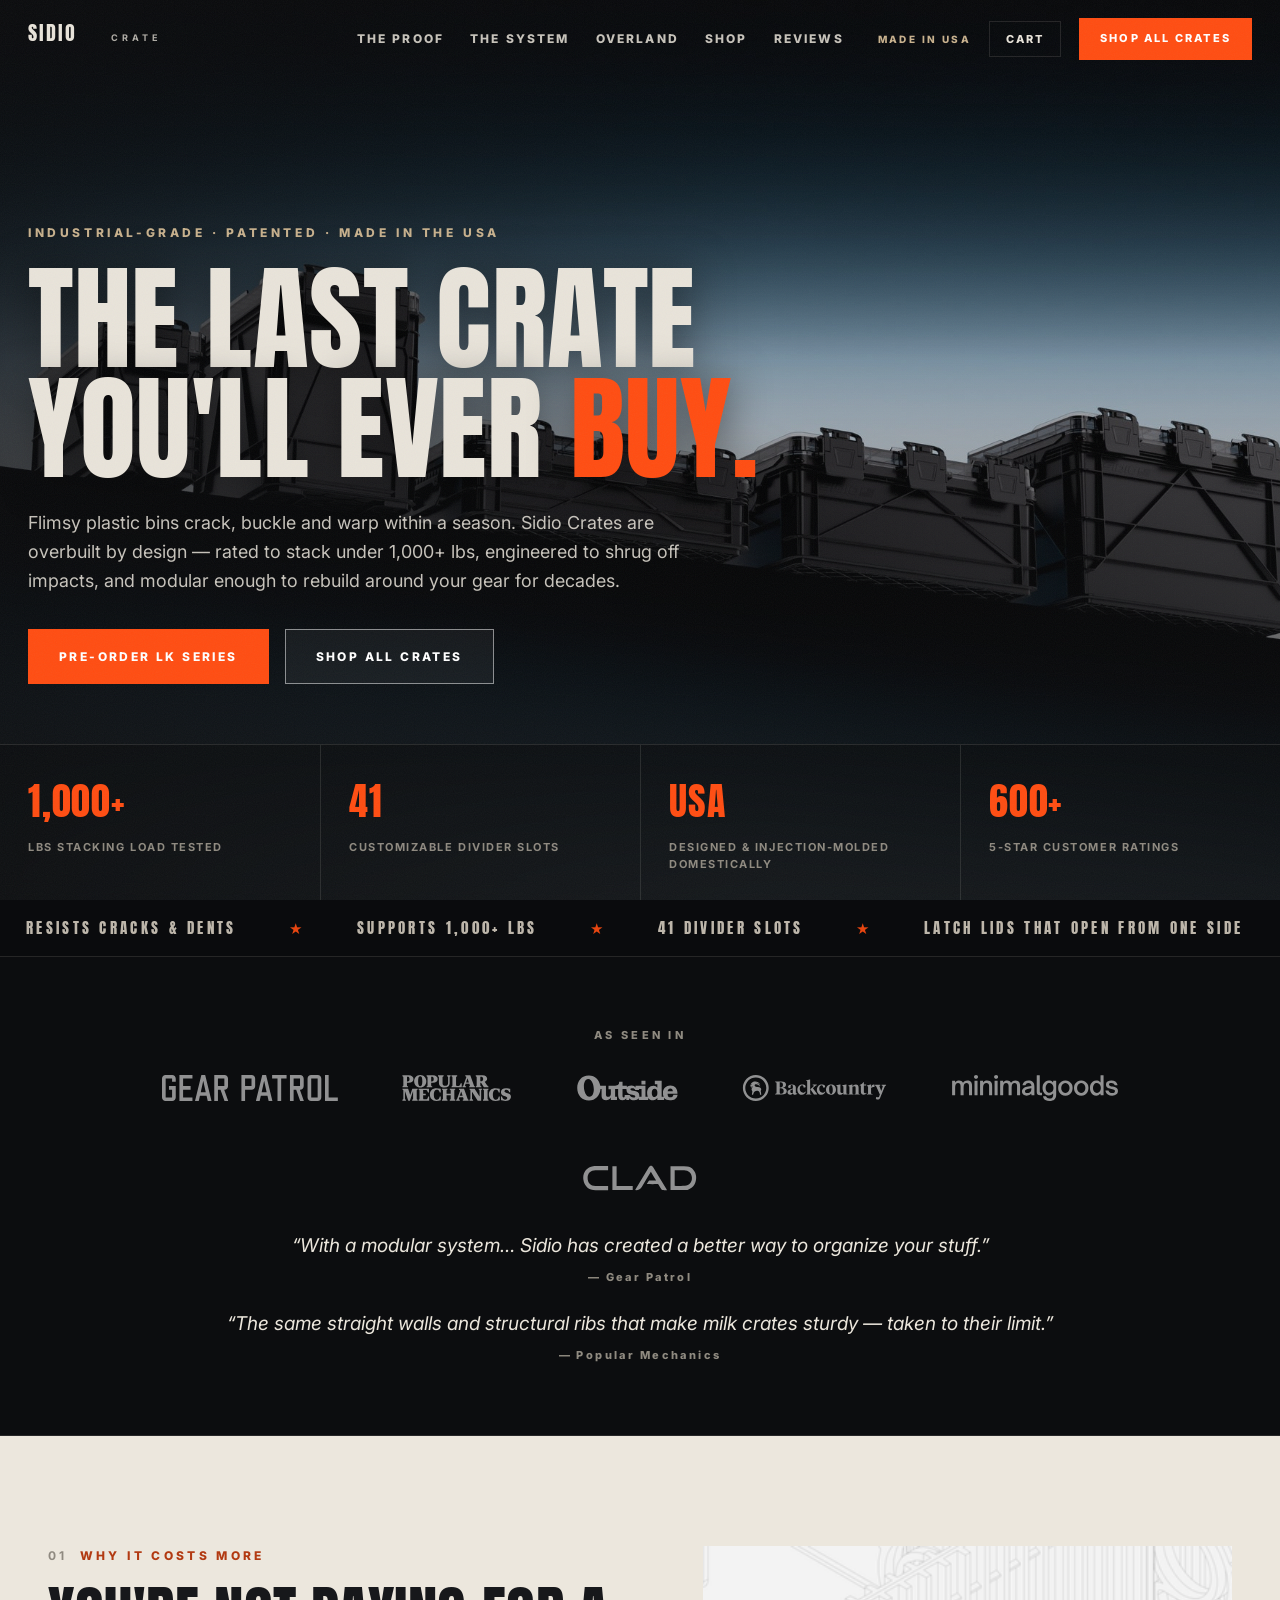
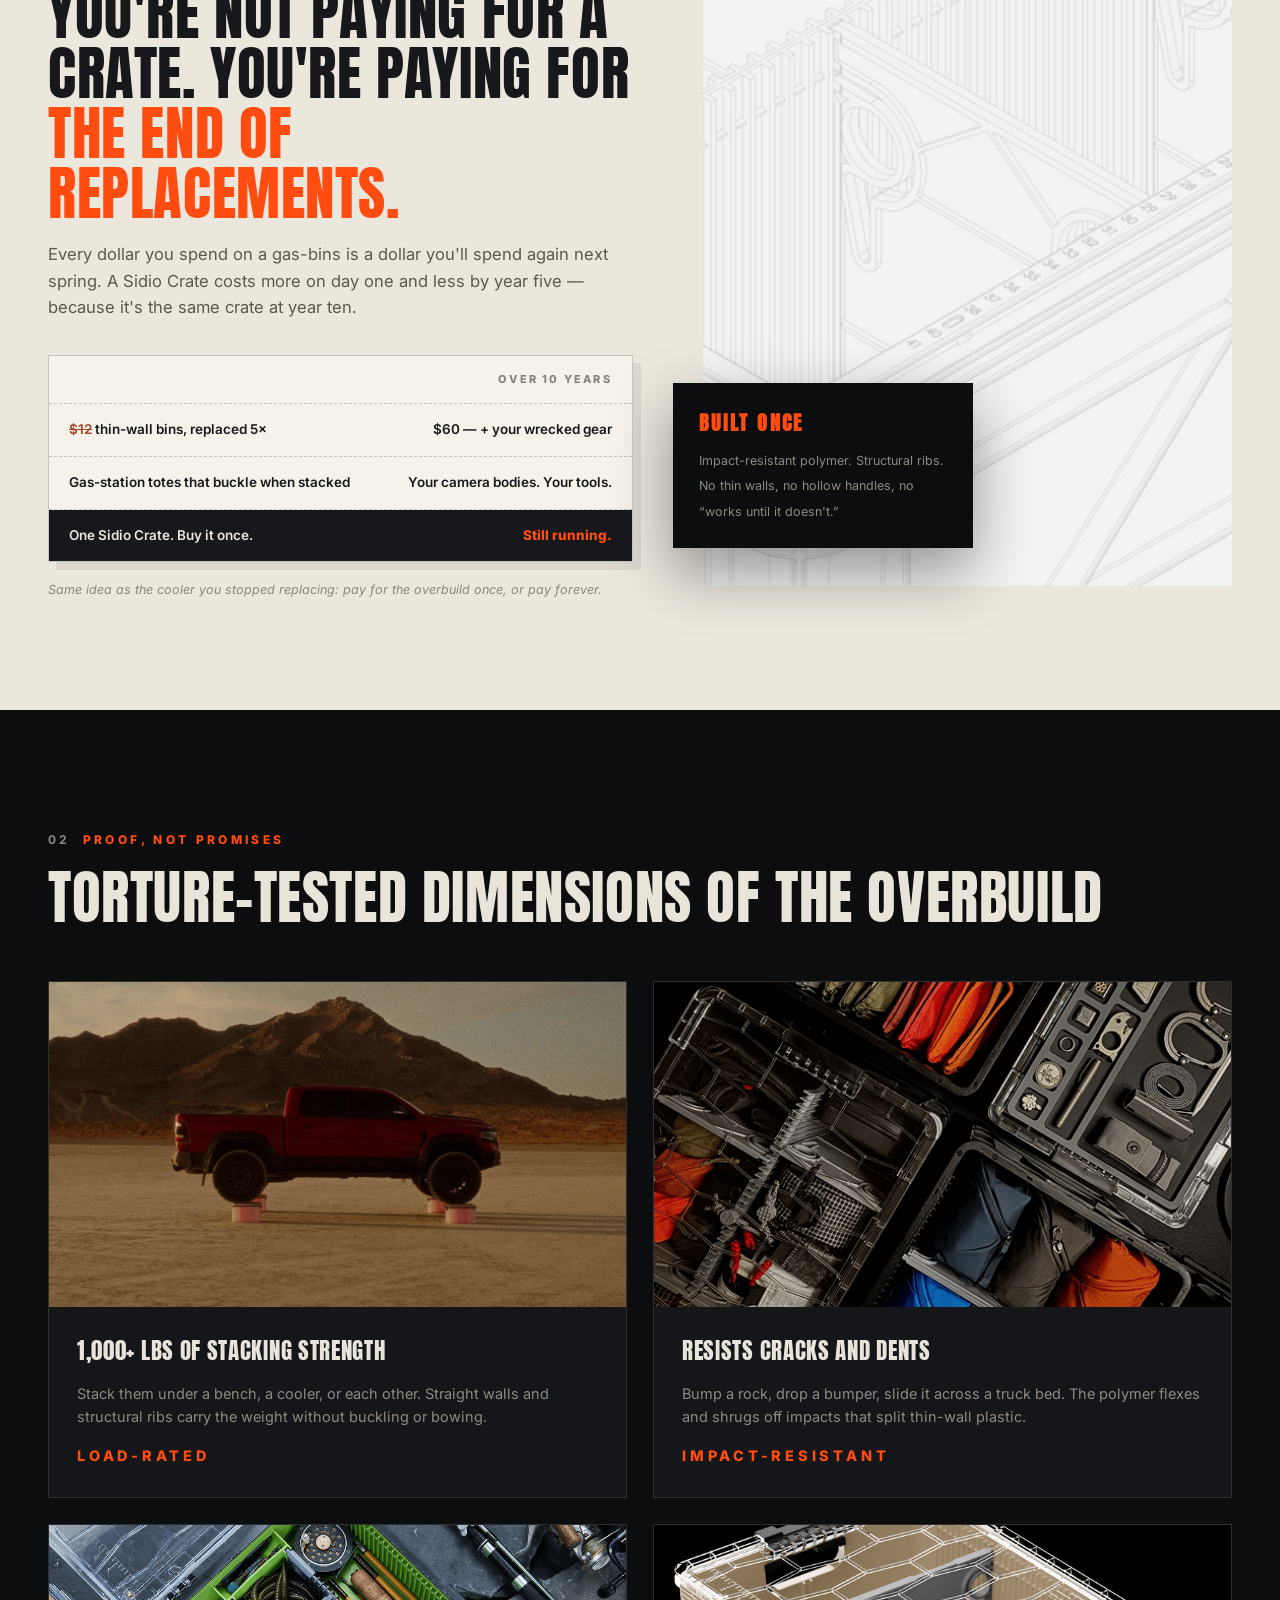
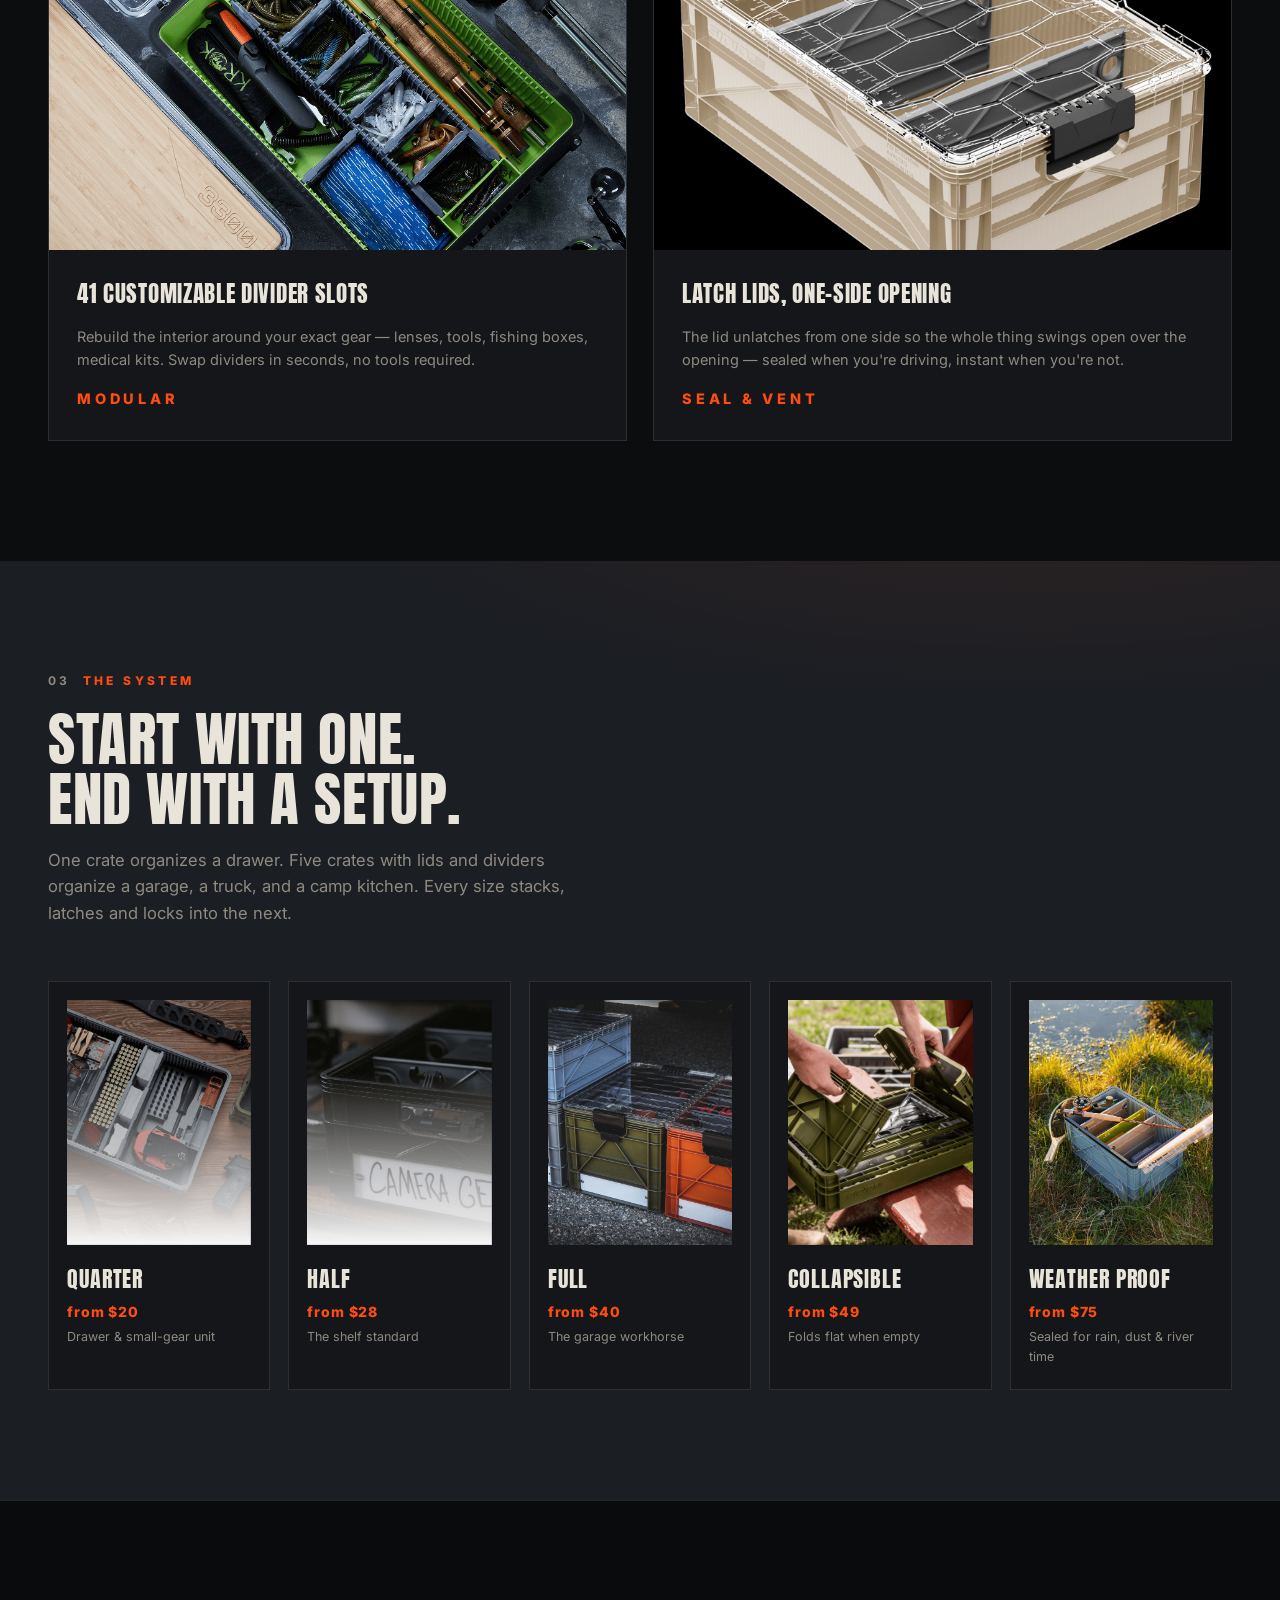
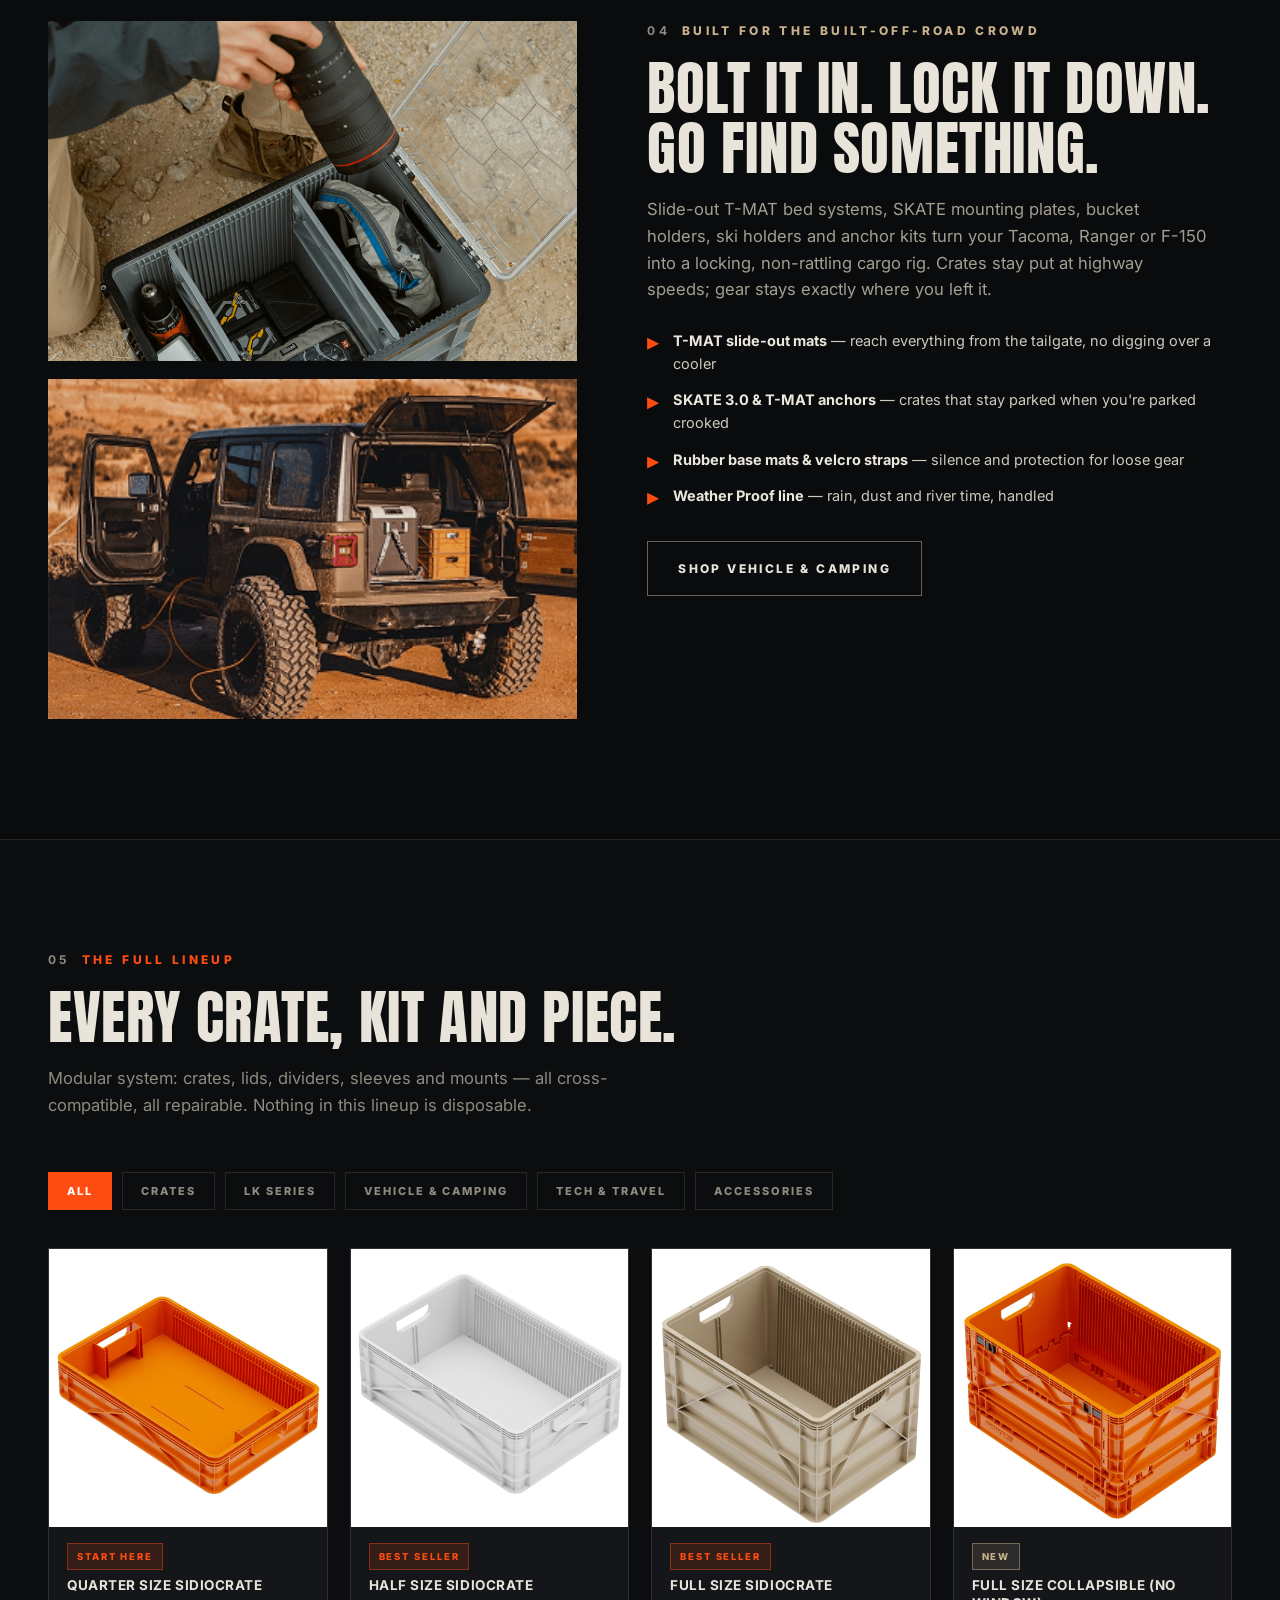
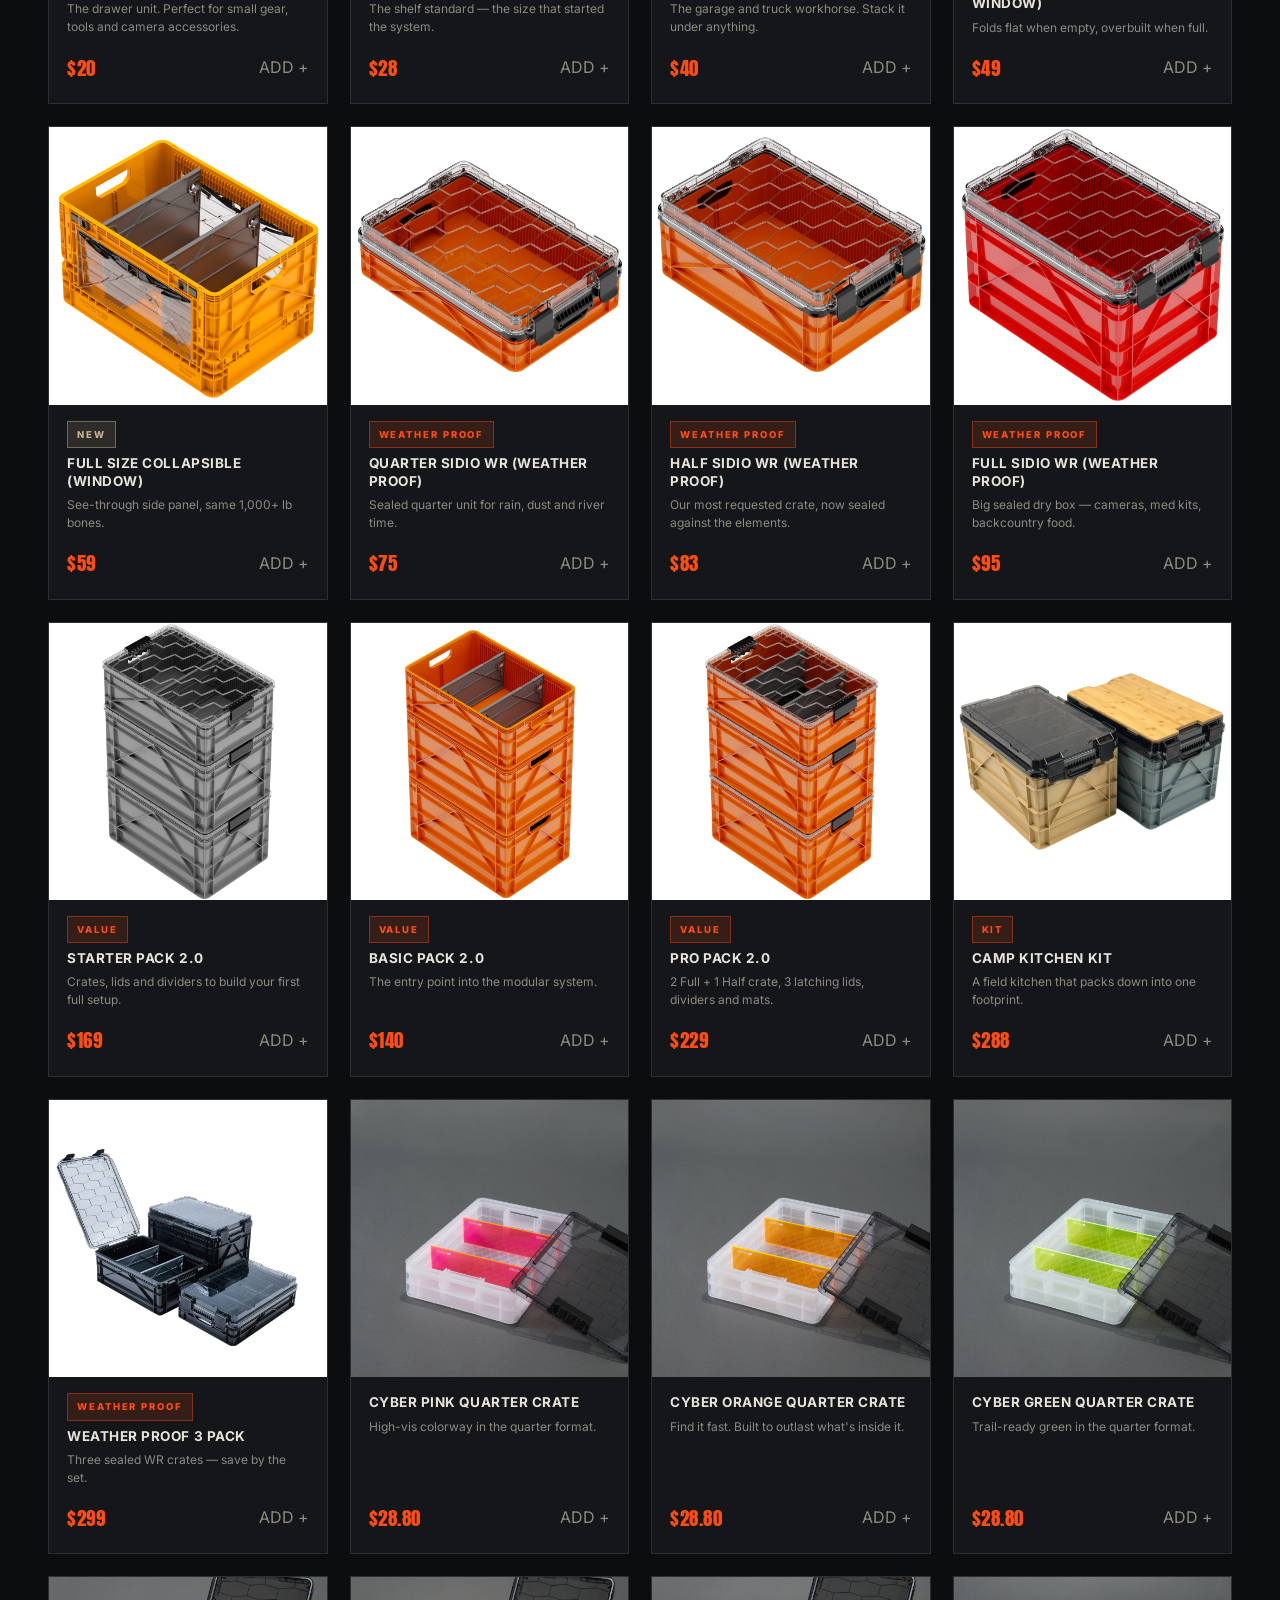
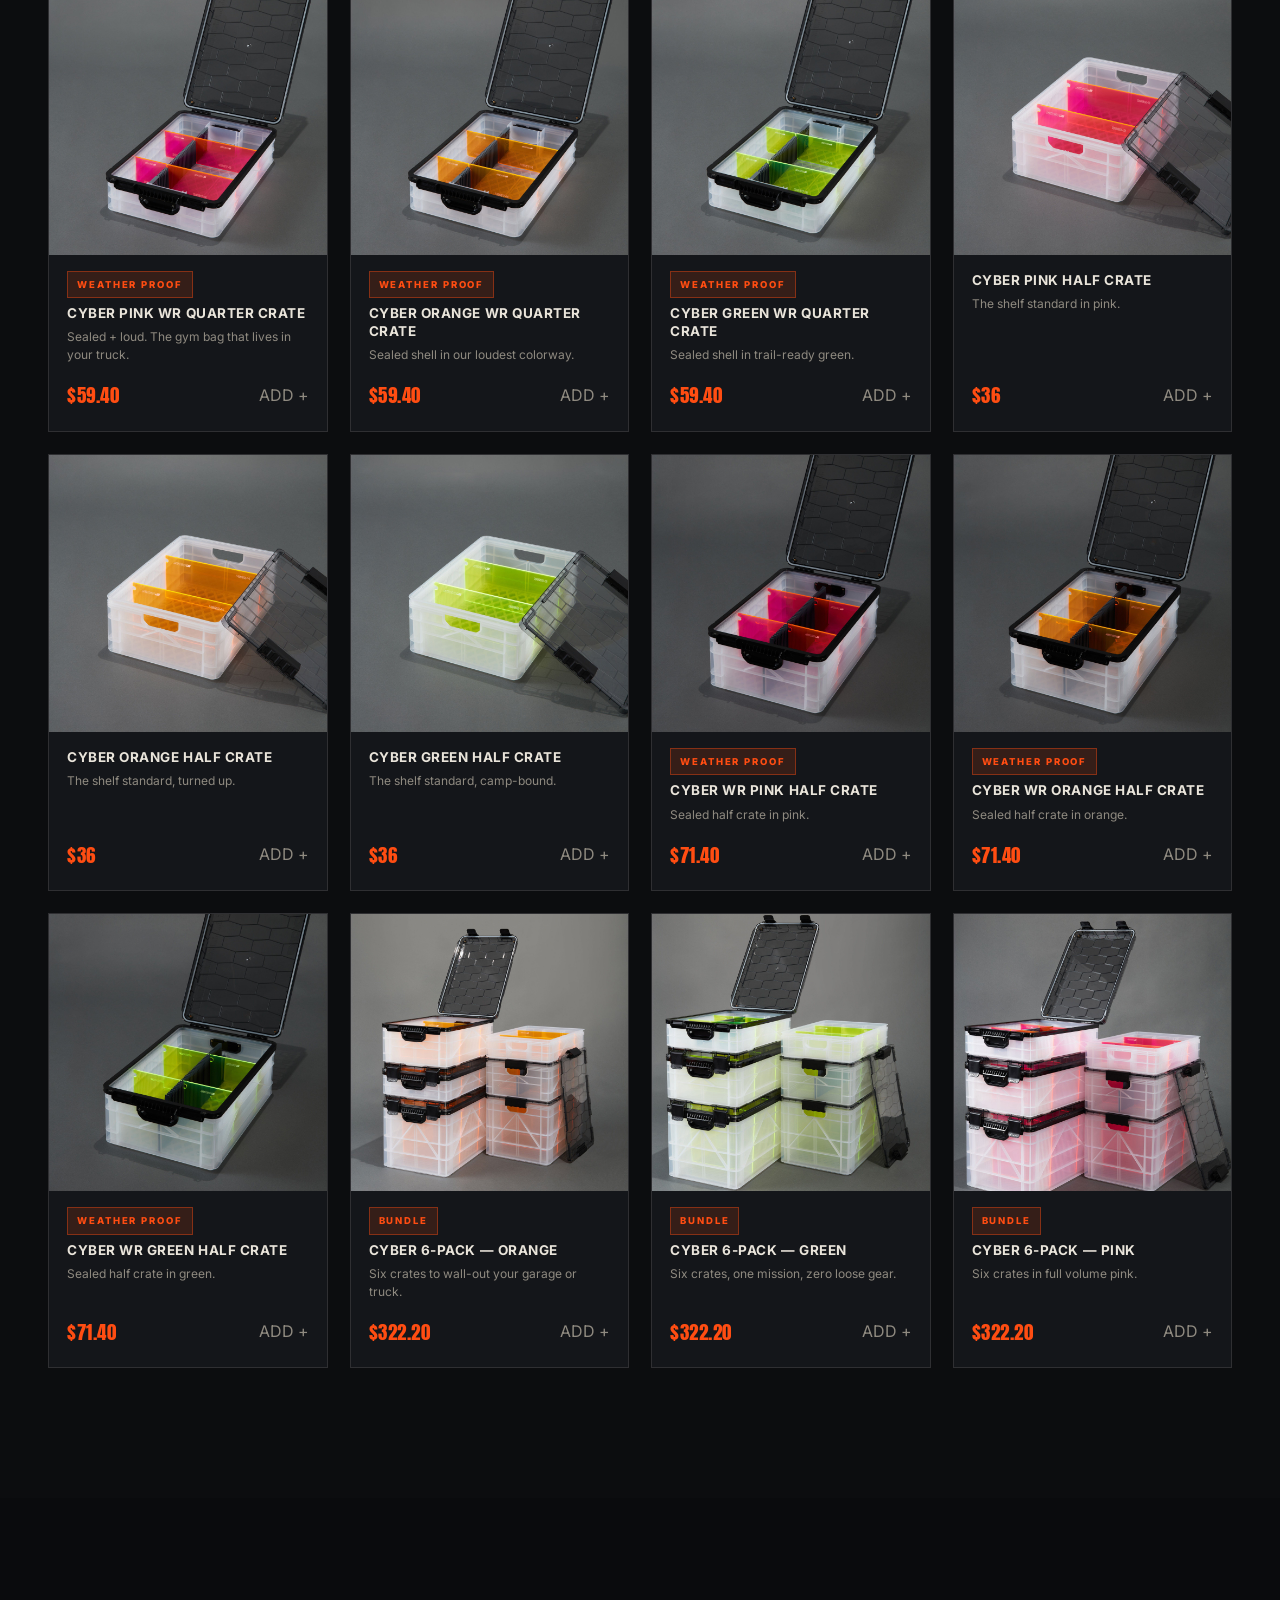
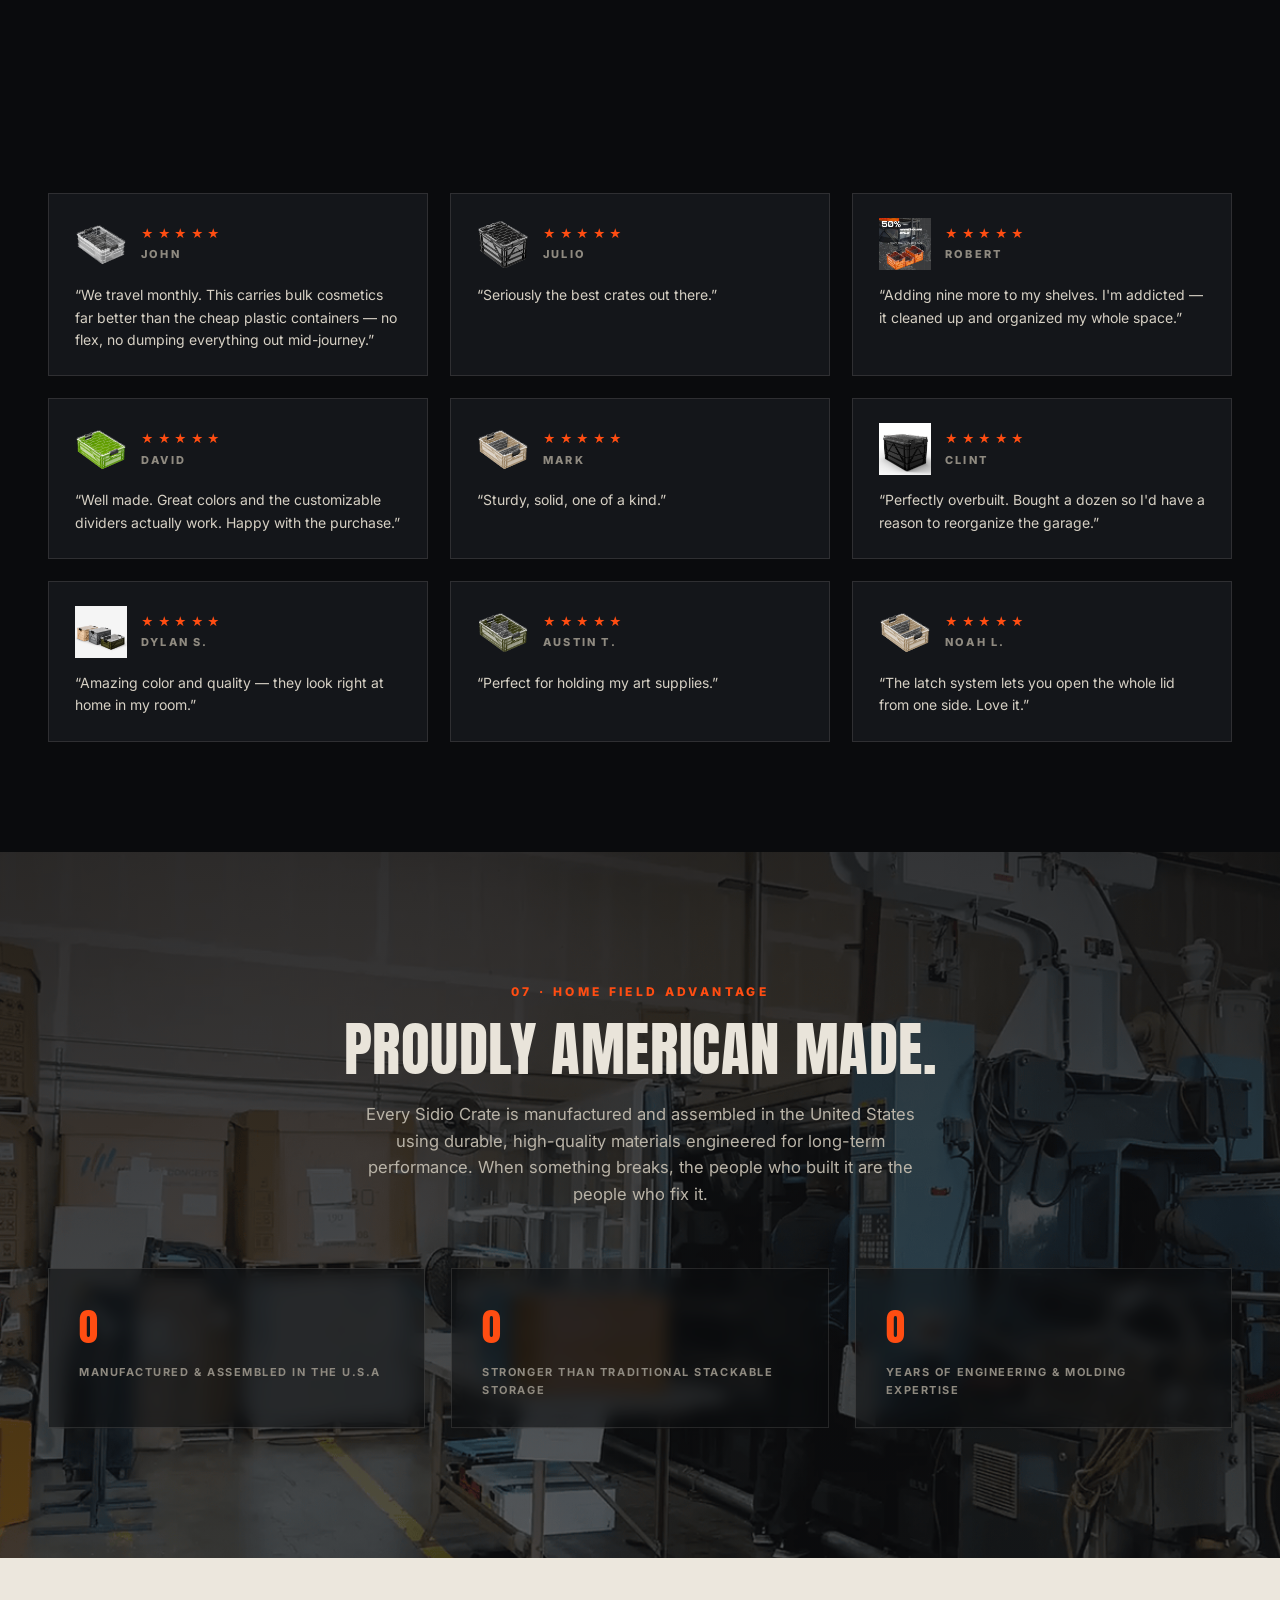
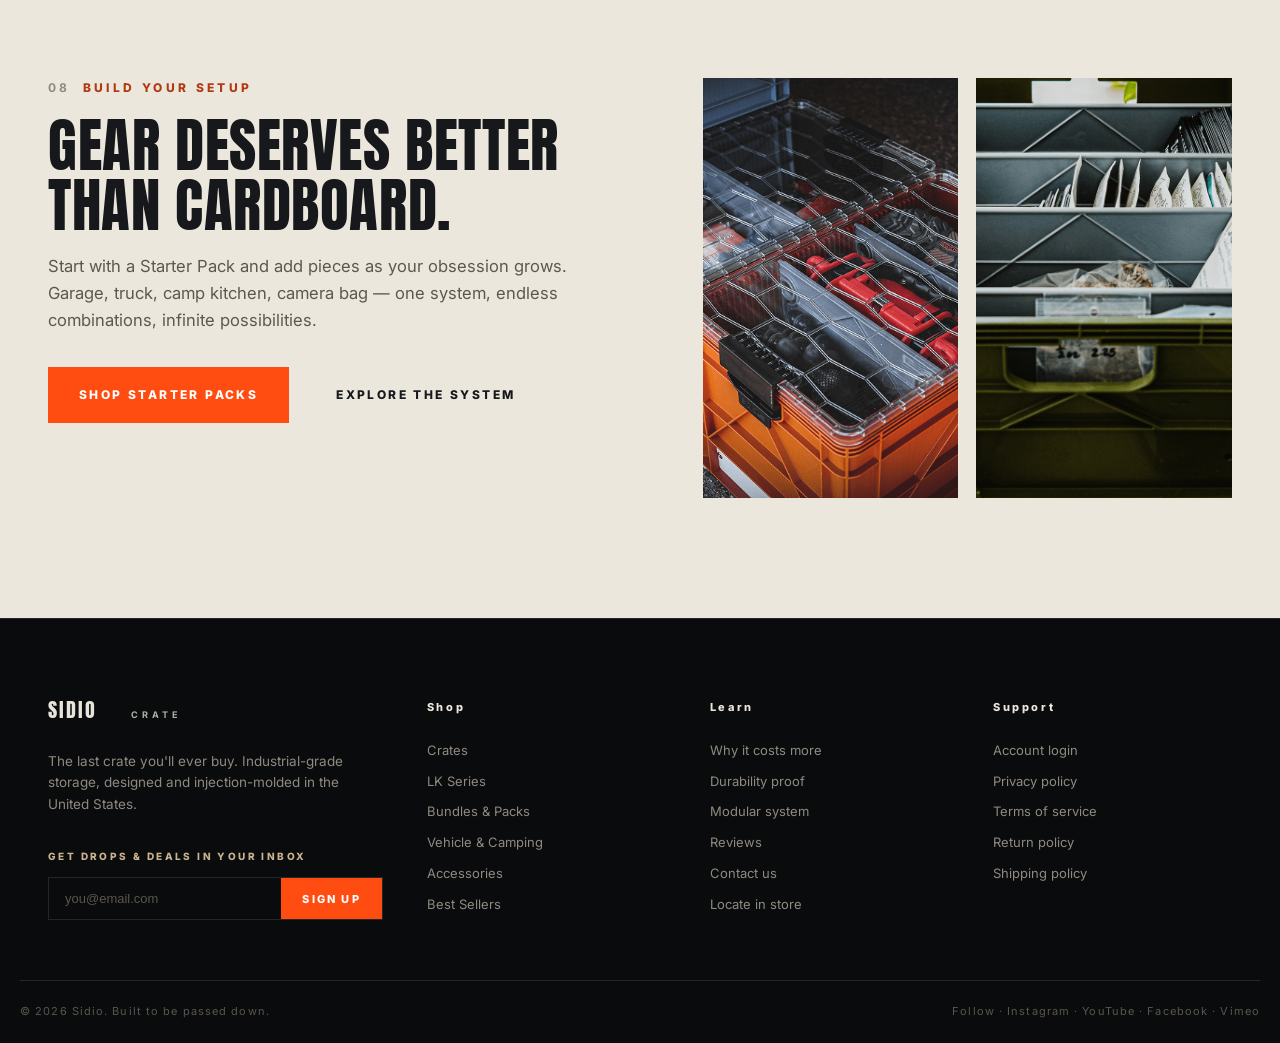
==== index.html @ 83ae73e7 "Sidio Crate concept site: page, theme, shop + demo cart" ====
<!doctype html>
<html lang="en">
<head>
<meta charset="utf-8">
<meta name="viewport" content="width=device-width, initial-scale=1">
<title>Sidio Crate — The Last Crate You'll Ever Buy</title>
<meta name="description" content="Industrial-grade, patented storage crates. Made in the USA. Supports 1,000+ lbs, resists cracks and dents, 41 customizable divider slots. Built once, for good.">
<link rel="icon" href="data:image/svg+xml,<svg xmlns='http://www.w3.org/2000/svg' viewBox='0 0 100 100'><text y='.9em' font-size='90'>🧰</text></svg>">
<link rel="preconnect" href="https://fonts.googleapis.com">
<link rel="preconnect" href="https://fonts.gstatic.com" crossorigin>
<link href="https://fonts.googleapis.com/css2?family=Anton&family=Inter:ital,opsz,wght@0,14..32,400..800;1,14..32,400..800&display=swap" rel="stylesheet">
<link rel="stylesheet" href="assets/css/style.css">
</head>
<body>
<div class="progress" id="progress"></div>
<div class="grain" aria-hidden="true"></div>

<header class="nav" id="nav">
  <div class="nav__inner">
    <a class="brand" href="#top">
      <svg viewBox="0 0 220 40" class="brand__mark" aria-label="Sidio Crate"><text x="0" y="29" font-family="Anton, Impact, sans-serif" font-size="30" letter-spacing="3">SIDIO</text><text x="128" y="29" font-family="Inter, sans-serif" font-weight="700" font-size="14" letter-spacing="6" opacity=".75">CRATE</text></svg>
    </a>
    <nav class="nav__links">
      <a href="#proof">The Proof</a>
      <a href="#system">The System</a>
      <a href="#vehicle">Overland</a>
      <a href="#shop">Shop</a>
      <a href="#reviews">Reviews</a>
    </nav>
    <div class="nav__actions">
      <span class="nav__made">MADE IN USA</span>
      <button class="cartbtn" id="cart-open" type="button">Cart <span class="cartbtn__badge is-empty" id="cart-badge">0</span></button>
      <a href="#shop" class="btn btn--accent btn--sm">SHOP ALL CRATES</a>
    </div>
  </div>
</header>

<main id="top">

<!-- ============ HERO ============ -->
<section class="hero">
  <div class="hero__media">
    <img class="hero__img" src="assets/img/hero-desktop.jpg" alt="A line of Sidio crates on a dark mountain ridge" fetchpriority="high">
    <div class="hero__scrim"></div>
  </div>
  <div class="hero__inner">
    <p class="kicker">INDUSTRIAL-GRADE · PATENTED · MADE IN THE USA</p>
    <h1 class="hero__title">
      <span>The last crate</span>
      <span>you'll ever <em>buy.</em></span>
    </h1>
    <p class="hero__sub">Flimsy plastic bins crack, buckle and warp within a season. Sidio Crates are overbuilt by design — rated to stack under 1,000+ lbs, engineered to shrug off impacts, and modular enough to rebuild around your gear for decades.</p>
    <div class="cta-row">
      <a href="#shop" class="btn btn--accent">Pre-Order LK Series</a>
      <a href="#shop" class="btn btn--ghost">Shop All Crates</a>
    </div>
  </div>
  <div class="hero__stats">
    <div class="stat"><span class="stat__num" data-count="1000" data-suffix="+">0</span><span class="stat__label">Lbs stacking load tested</span></div>
    <div class="stat"><span class="stat__num" data-count="41">0</span><span class="stat__label">Customizable divider slots</span></div>
    <div class="stat"><span class="stat__num">USA</span><span class="stat__label">Designed & injection-molded domestically</span></div>
    <div class="stat"><span class="stat__num" data-count="600" data-suffix="+">0</span><span class="stat__label">5-star customer ratings</span></div>
  </div>
</section>

<!-- ============ TICKER ============ -->
<div class="ticker" aria-hidden="true">
  <div class="ticker__track" id="ticker">
    <span>Resists cracks & dents</span><span>★</span><span>Supports 1,000+ lbs</span><span>★</span><span>41 divider slots</span><span>★</span><span>Latch lids that open from one side</span><span>★</span><span>Weather-proof line available</span><span>★</span><span>Modular by design</span><span>★</span><span>Assembled in the U.S.A</span><span>★</span>
  </div>
</div>

<!-- ============ PRESS ============ -->
<section class="press reveal">
  <p class="press__label">AS SEEN IN</p>
  <div class="press__logos">
    <img src="assets/img/press-gearpatrol.svg" alt="Gear Patrol">
    <img src="assets/img/press-popmech.svg" alt="Popular Mechanics">
    <img src="assets/img/press-outside.svg" alt="Outside">
    <img src="assets/img/press-backcountry.svg" alt="Backcountry Journal">
    <img src="assets/img/press-minimal.svg" alt="Minimal Goods">
    <img src="assets/img/press-clad.svg" alt="CLAD">
  </div>
  <div class="press__quotes">
    <blockquote>“With a modular system… Sidio has created a better way to organize your stuff.” <cite>— Gear Patrol</cite></blockquote>
    <blockquote>“The same straight walls and structural ribs that make milk crates sturdy — taken to their limit.” <cite>— Popular Mechanics</cite></blockquote>
  </div>
</section>

<!-- ============ VALUE / WHY IT COSTS MORE ============ -->
<section class="value" id="difference">
  <div class="wrap split">
    <div class="value__copy reveal">
      <p class="section-kicker"><span class="num">01</span> WHY IT COSTS MORE</p>
      <h2 class="display">You're not paying for a crate. You're paying for <em>the end of replacements.</em></h2>
      <p class="lead">Every dollar you spend on a gas-bins is a dollar you'll spend again next spring. A Sidio Crate costs more on day one and less by year five — because it's the same crate at year ten.</p>
      <div class="receipt">
        <div class="receipt__row receipt__row--head"><span></span><span>Over 10 years</span></div>
        <div class="receipt__row"><span><s>$12</s> thin-wall bins, replaced 5×</span><span>$60 — + your wrecked gear</span></div>
        <div class="receipt__row"><span>Gas-station totes that buckle when stacked</span><span>Your camera bodies. Your tools.</span></div>
        <div class="receipt__row receipt__row--win"><span>One Sidio Crate. Buy it once.</span><span>Still running.</span></div>
      </div>
      <p class="footnote">Same idea as the cooler you stopped replacing: pay for the overbuild once, or pay forever.</p>
    </div>
    <div class="value__media reveal">
      <img src="assets/img/collage.jpg" alt="Sidio crates stacked in multiple colorways" loading="lazy">
      <figure class="value__badge">
        <strong>BUILT ONCE</strong>
        <span>Impact-resistant polymer. Structural ribs. No thin walls, no hollow handles, no “works until it doesn't.”</span>
      </figure>
    </div>
  </div>
</section>

<!-- ============ PROOF / DURABILITY ============ -->
<section class="proof" id="proof">
  <div class="wrap">
    <div class="section-head reveal">
      <p class="section-kicker"><span class="num">02</span> PROOF, NOT PROMISES</p>
      <h2 class="display">Torture-tested dimensions of the overbuild</h2>
    </div>
    <div class="proof__grid">
      <article class="card reveal">
        <div class="card__media"><img src="assets/img/sidio1000.webp" alt="A loaded truck carrying stacked Sidio crates" loading="lazy"></div>
        <div class="card__body">
          <h3>1,000+ lbs of stacking strength</h3>
          <p>Stack them under a bench, a cooler, or each other. Straight walls and structural ribs carry the weight without buckling or bowing.</p>
          <p class="card__spec">LOAD-RATED</p>
        </div>
      </article>
      <article class="card reveal">
        <div class="card__media"><img src="assets/img/lifestyle33.png" alt="Sidio crate in a rugged outdoor setting" loading="lazy"></div>
        <div class="card__body">
          <h3>Resists cracks and dents</h3>
          <p>Bump a rock, drop a bumper, slide it across a truck bed. The polymer flexes and shrugs off impacts that split thin-wall plastic.</p>
          <p class="card__spec">IMPACT-RESISTANT</p>
        </div>
      </article>
      <article class="card reveal">
        <div class="card__media"><img src="assets/img/modular.png" alt="Modular divider slots inside a Sidio crate" loading="lazy"></div>
        <div class="card__body">
          <h3>41 customizable divider slots</h3>
          <p>Rebuild the interior around your exact gear — lenses, tools, fishing boxes, medical kits. Swap dividers in seconds, no tools required.</p>
          <p class="card__spec">MODULAR</p>
        </div>
      </article>
      <article class="card reveal">
        <div class="card__media"><img src="assets/img/rev-noah.png" alt="Sidio latch lid on a crate" loading="lazy"></div>
        <div class="card__body">
          <h3>Latch lids, one-side opening</h3>
          <p>The lid unlatches from one side so the whole thing swings open over the opening — sealed when you're driving, instant when you're not.</p>
          <p class="card__spec">SEAL & VENT</p>
        </div>
      </article>
    </div>
  </div>
</section>

<!-- ============ SIZE SYSTEM ============ -->
<section class="system" id="system">
  <div class="wrap">
    <div class="section-head reveal">
      <p class="section-kicker"><span class="num">03</span> THE SYSTEM</p>
      <h2 class="display">Start with one.<br>End with a setup.</h2>
      <p class="lead">One crate organizes a drawer. Five crates with lids and dividers organize a garage, a truck, and a camp kitchen. Every size stacks, latches and locks into the next.</p>
    </div>
    <div class="rail">
      <a class="rail__card reveal" href="#shop" data-filter="crates">
        <img src="assets/img/cat-quarter.png" alt="Quarter size crate" loading="lazy">
        <h3>Quarter</h3><p class="price">from $20</p><p class="hint">Drawer & small-gear unit</p>
      </a>
      <a class="rail__card reveal" href="#shop" data-filter="crates">
        <img src="assets/img/cat-half.png" alt="Half size crate" loading="lazy">
        <h3>Half</h3><p class="price">from $28</p><p class="hint">The shelf standard</p>
      </a>
      <a class="rail__card reveal" href="#shop" data-filter="crates">
        <img src="assets/img/cat-full.jpg" alt="Full size crate" loading="lazy">
        <h3>Full</h3><p class="price">from $40</p><p class="hint">The garage workhorse</p>
      </a>
      <a class="rail__card reveal" href="#shop" data-filter="crates">
        <img src="assets/img/cat-collapsible.png" alt="Collapsible crate" loading="lazy">
        <h3>Collapsible</h3><p class="price">from $49</p><p class="hint">Folds flat when empty</p>
      </a>
      <a class="rail__card reveal" href="#shop" data-filter="crates">
        <img src="assets/img/cat-wr.jpg" alt="Weather proof crate" loading="lazy">
        <h3>Weather Proof</h3><p class="price">from $75</p><p class="hint">Sealed for rain, dust & river time</p>
      </a>
    </div>
  </div>
</section>

<!-- ============ OVERLAND / VEHICLE ============ -->
<section class="vehicle" id="vehicle">
  <div class="wrap split split--rev">
    <div class="vehicle__media reveal">
      <img src="assets/img/lifestyle31.png" alt="Sidio crates in a truck bed" loading="lazy">
      <img src="assets/img/lifestyle34.png" alt="Crate mounted with SKATE system" loading="lazy">
    </div>
    <div class="vehicle__copy reveal">
      <p class="section-kicker"><span class="num">04</span> BUILT FOR THE BUILT-OFF-ROAD CROWD</p>
      <h2 class="display">Bolt it in. Lock it down. Go find something.</h2>
      <p class="lead">Slide-out T-MAT bed systems, SKATE mounting plates, bucket holders, ski holders and anchor kits turn your Tacoma, Ranger or F-150 into a locking, non-rattling cargo rig. Crates stay put at highway speeds; gear stays exactly where you left it.</p>
      <ul class="feature-list">
        <li><strong>T-MAT slide-out mats</strong> — reach everything from the tailgate, no digging over a cooler</li>
        <li><strong>SKATE 3.0 & T-MAT anchors</strong> — crates that stay parked when you're parked crooked</li>
        <li><strong>Rubber base mats & velcro straps</strong> — silence and protection for loose gear</li>
        <li><strong>Weather Proof line</strong> — rain, dust and river time, handled</li>
      </ul>
      <a href="#shop" class="btn btn--ghost-dark">Shop Vehicle & Camping</a>
    </div>
  </div>
</section>

<!-- ============ SHOP ============ -->
<section class="shop" id="shop">
  <div class="wrap">
    <div class="section-head reveal">
      <p class="section-kicker"><span class="num">05</span> THE FULL LINEUP</p>
      <h2 class="display">Every crate, kit and piece.</h2>
      <p class="lead">Modular system: crates, lids, dividers, sleeves and mounts — all cross-compatible, all repairable. Nothing in this lineup is disposable.</p>
    </div>
    <div class="tabs" id="tabs">
      <button class="tab is-active" data-tab="all">All</button>
      <button class="tab" data-tab="crates">Crates</button>
      <button class="tab" data-tab="lk">LK Series</button>
      <button class="tab" data-tab="vehicle">Vehicle & Camping</button>
      <button class="tab" data-tab="tech">Tech & Travel</button>
      <button class="tab" data-tab="acc">Accessories</button>
    </div>
    <div class="grid" id="grid"></div>
  </div>
</section>

<!-- ============ REVIEWS ============ -->
<section class="reviews" id="reviews">
  <div class="wrap">
    <div class="section-head section-head--center reveal">
      <p class="section-kicker"><span class="num">06</span> WHAT OWNERS SAY</p>
      <h2 class="display"><span class="big-5">5.0</span> / 5 — over 600 five-star ratings</h2>
      <div class="stars" aria-hidden="true">★★★★★</div>
    </div>
    <div class="reviews__grid" id="reviews-grid"></div>
  </div>
</section>

<!-- ============ USA BAND ============ -->
<section class="usa">
  <div class="usa__bg" aria-hidden="true"><img src="assets/img/usa-big.png" alt="" loading="lazy"><div class="usa__scrim"></div></div>
  <div class="wrap usa__inner reveal">
    <p class="section-kicker section-kicker--center">07 · HOME FIELD ADVANTAGE</p>
    <h2 class="display center">Proudly American made.</h2>
    <p class="lead lead--center">Every Sidio Crate is manufactured and assembled in the United States using durable, high-quality materials engineered for long-term performance. When something breaks, the people who built it are the people who fix it.</p>
    <div class="usa__stats">
      <div class="stat"><span class="stat__num" data-count="100" data-suffix="%">0</span><span class="stat__label">Manufactured & assembled in the U.S.A</span></div>
      <div class="stat"><span class="stat__num" data-count="5" data-suffix="×">0</span><span class="stat__label">Stronger than traditional stackable storage</span></div>
      <div class="stat"><span class="stat__num" data-count="30" data-suffix="+">0</span><span class="stat__label">Years of engineering & molding expertise</span></div>
    </div>
  </div>
</section>

<!-- ============ FINAL CTA ============ -->
<section class="final">
  <div class="wrap split">
    <div class="final__copy reveal">
      <p class="section-kicker"><span class="num">08</span> BUILD YOUR SETUP</p>
      <h2 class="display">Gear deserves better than cardboard.</h2>
      <p class="lead">Start with a Starter Pack and add pieces as your obsession grows. Garage, truck, camp kitchen, camera bag — one system, endless combinations, infinite possibilities.</p>
      <div class="cta-row">
        <a href="#shop" class="btn btn--accent">Shop Starter Packs</a>
        <a href="#system" class="btn btn--ghost-dark">Explore the System</a>
      </div>
    </div>
    <div class="final__media reveal">
      <img src="assets/img/lifestyle32.png" alt="Full Sidio setup in a home garage" loading="lazy">
      <img src="assets/img/stack-ratio45.png" alt="Stacked Sidio crates in mixed colorways" loading="lazy">
    </div>
  </div>
</section>

<footer class="footer">
  <div class="wrap footer__grid">
    <div class="footer__brand">
      <svg viewBox="0 0 220 40" class="brand__mark" aria-label="Sidio Crate"><text x="0" y="29" font-family="Anton, Impact, sans-serif" font-size="30" letter-spacing="3">SIDIO</text><text x="128" y="29" font-family="Inter, sans-serif" font-weight="700" font-size="14" letter-spacing="6" opacity=".75">CRATE</text></svg>
      <p>The last crate you'll ever buy. Industrial-grade storage, designed and injection-molded in the United States.</p>
      <form class="newsletter" onsubmit="return false">
        <label for="nl">Get drops & deals in your inbox</label>
        <div class="newsletter__row">
          <input id="nl" type="email" placeholder="you@email.com">
          <button class="btn btn--accent btn--sm" type="submit">Sign Up</button>
        </div>
      </form>
    </div>
    <div class="footer__col">
      <h4>Shop</h4>
      <a href="#shop">Crates</a><a href="#shop">LK Series</a><a href="#shop">Bundles & Packs</a><a href="#shop">Vehicle & Camping</a><a href="#shop">Accessories</a><a href="#shop">Best Sellers</a>
    </div>
    <div class="footer__col">
      <h4>Learn</h4>
      <a href="#difference">Why it costs more</a><a href="#proof">Durability proof</a><a href="#system">Modular system</a><a href="#reviews">Reviews</a><a href="#">Contact us</a><a href="#">Locate in store</a>
    </div>
    <div class="footer__col">
      <h4>Support</h4>
      <a href="#">Account login</a><a href="#">Privacy policy</a><a href="#">Terms of service</a><a href="#">Return policy</a><a href="#">Shipping policy</a>
    </div>
  </div>
  <div class="wrap footer__bottom">
    <span>© 2026 Sidio. Built to be passed down.</span>
    <span>Follow · Instagram · YouTube · Facebook · Vimeo</span>
  </div>
</footer>

</main>

<div class="cart-overlay" id="cart-overlay"></div>
<aside class="cart" id="cart" aria-label="Shopping cart">
  <div class="cart__head">
    <h3>Your Cart</h3>
    <button class="cart__close" id="cart-close" type="button" aria-label="Close cart">✕</button>
  </div>
  <div class="cart__body" id="cart-body"></div>
  <div class="cart__foot" id="cart-foot">
    <div class="cart__sub"><span>Subtotal</span><span id="cart-total">$0</span></div>
    <p class="cart__note">Free U.S. shipping over $99 · 30-day returns · No payment processed on this demo</p>
    <button class="btn btn--accent" id="checkout" type="button">Checkout</button>
  </div>
</aside>

<script src="assets/js/main.js"></script>
</body>
</html>
---- assets/css/style.css ----
/* ============ SIDIO CRATE — premium rugged theme ============ */
:root{
  --ink:#0c0d0f;
  --panel:#14161a;
  --panel-2:#1b1e23;
  --paper:#ece7dd;
  --paper-2:#ddd5c7;
  --text:#e9e4da;
  --muted:#8f8a80;
  --line:rgba(233,228,218,.12);
  --accent:#ff4d12;
  --accent-2:#c9b28e;
  --display:'Anton',Impact,'Arial Narrow',sans-serif;
  --body:'Inter',-apple-system,'Helvetica Neue',Arial,sans-serif;
}
*{box-sizing:border-box;margin:0;padding:0}
html{scroll-behavior:smooth}
body{
  background:var(--ink);
  color:var(--text);
  font-family:var(--body);
  font-size:16px;
  line-height:1.6;
  -webkit-font-smoothing:antialiased;
  overflow-x:hidden;
}
::selection{background:var(--accent);color:#fff}
img{display:block;max-width:100%}
a{color:inherit;text-decoration:none}
button{font-family:inherit}

.wrap{max-width:1240px;margin:0 auto;padding:0 28px}
section{position:relative}
.section-kicker{
  font-size:12px;font-weight:800;letter-spacing:.28em;
  color:var(--accent);text-transform:uppercase;margin-bottom:18px;
  display:flex;align-items:center;gap:12px;
}
.section-kicker .num{color:var(--muted);font-weight:700}
.section-kicker--center{justify-content:center}
.display{
  font-family:var(--display);
  font-weight:400;
  text-transform:uppercase;
  line-height:1.02;
  letter-spacing:.01em;
  font-size:clamp(34px,4.6vw,64px);
}
.display em{font-style:normal;color:var(--accent)}
.display.center{text-align:center}
.lead{color:var(--muted);font-size:clamp(15px,1.3vw,18px);max-width:56ch;margin-top:18px}
.lead--center{margin-left:auto;margin-right:auto;text-align:center}
.section-head{margin-bottom:54px}
.section-head--center{text-align:center}
.section-head--center .section-kicker{justify-content:center}

/* ---------- progress + grain ---------- */
.progress{position:fixed;top:0;left:0;height:3px;width:0;background:var(--accent);z-index:100;transition:width .1s linear}
.grain{position:fixed;inset:0;z-index:99;pointer-events:none;opacity:.05;
  background-image:url("data:image/svg+xml,%3Csvg xmlns='http://www.w3.org/2000/svg' width='120' height='120'%3E%3Cfilter id='n'%3E%3CfeTurbulence type='fractalNoise' baseFrequency='0.9' numOctaves='2'/%3E%3C/filter%3E%3Crect width='120' height='120' filter='url(%23n)' opacity='1'/%3E%3C/svg%3E");
}

/* ---------- nav ---------- */
.nav{position:fixed;top:0;left:0;right:0;z-index:90;transition:background .35s ease,box-shadow .35s ease}
.nav.scrolled{background:rgba(12,13,15,.86);backdrop-filter:blur(14px);box-shadow:0 1px 0 var(--line)}
.nav__inner{max-width:1400px;margin:0 auto;padding:18px 28px;display:flex;align-items:center;gap:34px}
.brand__mark{height:26px;width:auto;fill:var(--text);color:var(--text)}
.nav__links{display:flex;gap:26px;margin-left:auto}
.nav__links a{font-size:12px;font-weight:800;letter-spacing:.18em;text-transform:uppercase;color:var(--text);opacity:.85;transition:opacity .2s,color .2s}
.nav__links a:hover{opacity:1;color:var(--accent)}
.nav__actions{display:flex;align-items:center;gap:18px}
.nav__made{font-size:10px;font-weight:800;letter-spacing:.24em;color:var(--accent-2)}

/* ---------- buttons ---------- */
.btn{
  display:inline-flex;align-items:center;justify-content:center;
  font-size:12px;font-weight:800;letter-spacing:.2em;text-transform:uppercase;
  padding:17px 30px;border:1px solid transparent;cursor:pointer;
  transition:transform .18s ease,background .18s ease,color .18s ease,border-color .18s;
}
.btn--sm{padding:11px 20px;font-size:11px}
.btn--accent{background:var(--accent);color:#fff}
.btn--accent:hover{transform:translateY(-2px);background:#ff6232}
.btn--ghost{border-color:rgba(255,255,255,.5);color:#fff;background:rgba(255,255,255,.05)}
.btn--ghost:hover{border-color:#fff;background:rgba(255,255,255,.14);transform:translateY(-2px)}
.btn--ghost-dark{border-color:rgba(236,231,221,.4);color:inherit}
.btn--ghost-dark:hover{border-color:var(--accent);color:var(--accent);transform:translateY(-2px)}

/* ---------- hero ---------- */
.hero{position:relative;min-height:100svh;display:flex;flex-direction:column;justify-content:flex-end;isolation:isolate}
.hero__media{position:absolute;inset:0;z-index:-1}
.hero__img{width:100%;height:100%;object-fit:cover;transform-origin:center;animation:kenburns 26s ease-in-out infinite alternate}
@keyframes kenburns{from{transform:scale(1)}to{transform:scale(1.12) translateY(-1.5%)}}
.hero__scrim{position:absolute;inset:0;background:
  linear-gradient(180deg,rgba(12,13,15,.55) 0%,rgba(12,13,15,.1) 40%,rgba(12,13,15,.78) 82%),
  linear-gradient(90deg,rgba(12,13,15,.72) 0%,rgba(12,13,15,.05) 60%);}
.hero__inner{padding:140px 28px 60px;max-width:1400px;margin:0 auto;width:100%}
.hero .kicker{font-size:12px;font-weight:800;letter-spacing:.3em;color:var(--accent-2);text-transform:uppercase;margin-bottom:22px}
.hero__title{
  font-family:var(--display);font-weight:400;text-transform:uppercase;
  font-size:clamp(52px,9vw,148px);line-height:.95;letter-spacing:.005em;
  text-shadow:0 4px 40px rgba(0,0,0,.5);
}
.hero__title em{font-style:normal;color:var(--accent)}
.hero__title span{display:block;transform:translateY(30px);opacity:0;animation:rise .9s cubic-bezier(.16,1,.3,1) forwards}
.hero__title span:nth-child(2){animation-delay:.12s}
@keyframes rise{to{transform:translateY(0);opacity:1}}
.hero__sub{max-width:62ch;margin-top:26px;color:rgba(233,228,218,.85);font-size:clamp(15px,1.4vw,18px);max-height:0;overflow:hidden;animation:reveal 1.2s .5s ease forwards}
@keyframes reveal{to{max-height:200px}}
.cta-row{display:flex;gap:16px;margin-top:34px;flex-wrap:wrap}
.hero__stats{
  border-top:1px solid var(--line);background:rgba(12,13,15,.62);backdrop-filter:blur(10px);
  display:grid;grid-template-columns:repeat(4,1fr);
}
.stat{padding:26px 28px;border-left:1px solid var(--line)}
.stat:first-child{border-left:0}
.stat__num{font-family:var(--display);font-size:clamp(26px,3vw,44px);color:var(--accent);letter-spacing:.02em}
.stat__label{display:block;font-size:11px;font-weight:700;letter-spacing:.14em;text-transform:uppercase;color:var(--muted);margin-top:6px}

/* ---------- ticker ---------- */
.ticker{overflow:hidden;border-bottom:1px solid var(--line);padding:16px 0;background:#0a0b0d}
.ticker__track{display:flex;gap:0;white-space:nowrap;width:max-content;animation:slide 36s linear infinite}
.ticker__track span{font-family:var(--display);font-size:15px;letter-spacing:.22em;text-transform:uppercase;color:var(--paper-2);padding:0 26px;opacity:.85}
.ticker__track span:nth-child(even){color:var(--accent);opacity:.9}
@keyframes slide{to{transform:translateX(-50%)}}

/* ---------- press ---------- */
.press{padding:70px 28px;text-align:center;border-bottom:1px solid var(--line)}
.press__label{font-size:11px;font-weight:800;letter-spacing:.3em;color:var(--muted);margin-bottom:30px}
.press__logos{display:flex;flex-wrap:wrap;justify-content:center;align-items:center;gap:clamp(28px,5vw,64px);max-width:1000px;margin:0 auto}
.press__logos img{height:26px;width:auto;filter:invert(1);opacity:.55;transition:opacity .3s}
.press__logos img:hover{opacity:1}
.press__quotes{max-width:860px;margin:40px auto 0;display:grid;gap:22px}
.press__quotes blockquote{font-size:clamp(15px,1.5vw,19px);color:var(--paper);font-style:italic}
.press__quotes cite{display:block;font-style:normal;font-size:11px;font-weight:800;letter-spacing:.22em;color:var(--muted);margin-top:8px}

/* ---------- shared section shells ---------- */
.value{background:var(--paper);color:#17181b;padding:110px 0}
.value .section-kicker{color:#b23a12}
.value .lead{color:#5c584f}
.split{display:grid;grid-template-columns:1.05fr .95fr;gap:70px;align-items:start}
.split--rev{grid-template-columns:.95fr 1.05fr}

/* receipt */
.receipt{margin-top:34px;border:1px solid rgba(23,24,27,.2);background:#f6f2ea;box-shadow:8px 8px 0 rgba(23,24,27,.08)}
.receipt__row{display:flex;justify-content:space-between;gap:18px;padding:15px 20px;font-size:13.5px;font-weight:600;border-bottom:1px dashed rgba(23,24,27,.22)}
.receipt__row:last-child{border-bottom:0}
.receipt__row--head{font-size:11px;font-weight:800;letter-spacing:.2em;text-transform:uppercase;color:#8a857a}
.receipt__row s{color:#a4472b}
.receipt__row--win{background:#17181b;color:var(--paper)}
.receipt__row--win span:last-child{color:var(--accent);font-weight:800}
.footnote{margin-top:18px;font-size:12.5px;color:#8a857a;font-style:italic}

.value__media{position:relative}
.value__media > img{width:100%;height:640px;object-fit:cover;filter:saturate(.92) contrast(1.04)}
.value__badge{position:absolute;left:-30px;bottom:38px;max-width:300px;background:var(--ink);color:var(--text);padding:24px 26px;box-shadow:0 24px 60px rgba(0,0,0,.4)}
.value__badge strong{display:block;font-family:var(--display);font-size:20px;letter-spacing:.12em;color:var(--accent);margin-bottom:8px}
.value__badge span{font-size:12.5px;color:var(--muted);line-height:1.55}

/* ---------- proof ---------- */
.proof{padding:120px 0}
.proof__grid{display:grid;grid-template-columns:1fr 1fr;gap:26px}
.card{background:var(--panel);border:1px solid var(--line);display:flex;flex-direction:column;transition:transform .25s ease,border-color .25s ease;overflow:hidden}
.card:hover{transform:translateY(-4px);border-color:rgba(255,77,18,.5)}
.card__media{aspect-ratio:16/9;overflow:hidden;background:#000}
.card__media img{width:100%;height:100%;object-fit:cover;transition:transform .8s cubic-bezier(.16,1,.3,1);filter:saturate(.9)}
.card:hover .card__media img{transform:scale(1.06)}
.card__body{padding:26px 28px 30px}
.card__body h3{font-family:var(--display);font-weight:400;font-size:clamp(20px,1.8vw,26px);text-transform:uppercase;letter-spacing:.03em}
.card__body p{color:var(--muted);margin-top:12px;font-size:14.5px}
.card__spec{font-size:11px;font-weight:800;letter-spacing:.26em;color:var(--accent) !important;margin-top:16px !important}

/* ---------- system ---------- */
.system{padding:110px 0;background:
  radial-gradient(1200px 400px at 80% -10%,rgba(255,77,18,.08),transparent 60%),
  var(--panel-2);}
.rail{display:grid;grid-template-columns:repeat(5,1fr);gap:18px}
.rail__card{background:var(--panel);border:1px solid var(--line);padding:18px 18px 22px;transition:transform .25s,border-color .25s,background .25s}
.rail__card:hover{transform:translateY(-6px);border-color:var(--accent);background:#20242a}
.rail__card img{aspect-ratio:3/4;object-fit:cover;width:100%;filter:saturate(.95)}
.rail__card h3{font-family:var(--display);font-weight:400;font-size:22px;text-transform:uppercase;letter-spacing:.04em;margin-top:16px}
.price{color:var(--accent);font-weight:800;font-size:14px;letter-spacing:.06em;margin-top:4px}
.hint{color:var(--muted);font-size:12.5px;margin-top:4px}

/* ---------- vehicle ---------- */
.vehicle{padding:120px 0;background:#0a0b0d;border-top:1px solid var(--line);border-bottom:1px solid var(--line)}
.vehicle__media{display:grid;gap:18px}
.vehicle__media img{width:100%;height:340px;object-fit:cover}
.vehicle .display,.vehicle .lead,.vehicle .feature-list{color:var(--text)}
.vehicle .section-kicker{color:var(--accent-2)}
.vehicle .lead{color:#a49e92}
.feature-list{margin:26px 0 34px;display:grid;gap:13px}
.feature-list li{list-style:none;padding-left:26px;position:relative;font-size:14.5px;color:#cfc9bd}
.feature-list li::before{content:"";position:absolute;left:0;top:9px;width:12px;height:12px;background:var(--accent);clip-path:polygon(0 0,100% 50%,0 100%)}
.feature-list strong{color:var(--paper)}

/* ---------- shop ---------- */
.shop{padding:110px 0 130px}
.tabs{display:flex;flex-wrap:wrap;gap:10px;margin-bottom:38px}
.tab{
  background:transparent;border:1px solid var(--line);color:var(--muted);
  font-size:11px;font-weight:800;letter-spacing:.18em;text-transform:uppercase;
  padding:11px 18px;cursor:pointer;transition:all .2s;
}
.tab:hover{color:var(--text);border-color:var(--muted)}
.tab.is-active{background:var(--accent);border-color:var(--accent);color:#fff}
.grid{display:grid;grid-template-columns:repeat(4,1fr);gap:22px}
.p-card{background:var(--panel);border:1px solid var(--line);display:flex;flex-direction:column;transition:transform .22s ease,border-color .22s ease,box-shadow .22s ease}
.p-card:hover{transform:translateY(-5px);border-color:rgba(255,77,18,.55);box-shadow:0 18px 40px rgba(0,0,0,.35)}
.p-card__media{aspect-ratio:1/1;overflow:hidden;background:#fff}
.p-card__media img{width:100%;height:100%;object-fit:cover;transition:transform .7s cubic-bezier(.16,1,.3,1)}
.p-card:hover .p-card__media img{transform:scale(1.05)}
.p-card__body{padding:16px 18px 20px;display:flex;flex-direction:column;gap:6px;flex:1}
.p-card h3{font-size:13.5px;font-weight:700;letter-spacing:.04em;text-transform:uppercase;line-height:1.35}
.p-card__desc{font-size:12px;color:var(--muted);line-height:1.5}
.p-card__foot{display:flex;justify-content:space-between;align-items:center;margin-top:auto;padding-top:10px}
.p-card__price{font-family:var(--display);font-size:19px;color:var(--accent);letter-spacing:.03em}
.p-card__cta{font-size:10px;font-weight:800;letter-spacing:.2em;color:var(--muted);transition:color .2s}
.p-card:hover .p-card__cta{color:var(--paper)}
.p-card__tag{align-self:flex-start;font-size:9.5px;font-weight:800;letter-spacing:.2em;padding:5px 9px;background:rgba(255,77,18,.14);color:var(--accent);border:1px solid rgba(255,77,18,.4)}
.p-card__tag--new{background:rgba(201,178,142,.14);color:var(--accent-2);border-color:rgba(201,178,142,.45)}

/* ---------- reviews ---------- */
.reviews{padding:110px 0;background:#0a0b0d}
.section-head--center .display{font-size:clamp(26px,3vw,40px)}
.big-5{font-family:var(--display);color:var(--accent);font-size:1.3em}
.stars{color:var(--accent);letter-spacing:.5em;margin-top:14px;font-size:18px}
.reviews__grid{display:grid;grid-template-columns:repeat(3,1fr);gap:22px;margin-top:54px}
.review{background:var(--panel);border:1px solid var(--line);padding:24px 26px;display:flex;flex-direction:column;gap:14px;transition:transform .22s,border-color .22s}
.review:hover{transform:translateY(-4px);border-color:rgba(255,77,18,.5)}
.review__top{display:flex;align-items:center;gap:14px}
.review__top img{width:52px;height:52px;object-fit:cover;flex:none}
.review__stars{color:var(--accent);font-size:12px;letter-spacing:.3em}
.review__name{font-size:11px;font-weight:800;letter-spacing:.2em;color:var(--muted);text-transform:uppercase;margin-top:3px}
.review__text{font-size:14px;color:#d6d0c4;line-height:1.6}

/* ---------- usa ---------- */
.usa{padding:130px 0;overflow:hidden}
.usa__bg{position:absolute;inset:0;z-index:-1}
.usa__bg img{width:100%;height:100%;object-fit:cover}
.usa__scrim{position:absolute;inset:0;background:linear-gradient(180deg,rgba(12,13,15,.82),rgba(12,13,15,.66))}
.usa__inner{text-align:center}
.usa .lead{margin:22px auto 0;color:#b9b3a7}
.usa__stats{display:grid;grid-template-columns:repeat(3,1fr);gap:26px;margin-top:60px;text-align:left}
.usa__stats .stat{background:rgba(12,13,15,.55);backdrop-filter:blur(8px);border:1px solid var(--line);padding:28px 30px}

/* ---------- final ---------- */
.final{padding:120px 0;background:var(--paper);color:#17181b}
.final .section-kicker{color:#b23a12}
.final .lead{color:#5c584f}
.final__media{display:grid;grid-template-columns:1fr 1fr;gap:18px;align-self:stretch}
.final__media img{height:100%;min-height:420px;width:100%;object-fit:cover}

/* ---------- footer ---------- */
.footer{background:#0a0b0d;border-top:1px solid var(--line);padding:80px 0 0}
.footer__grid{display:grid;grid-template-columns:1.4fr 1fr 1fr 1fr;gap:44px;padding-bottom:60px}
.footer__brand p{color:var(--muted);font-size:13.5px;margin:18px 0 26px;max-width:36ch}
.newsletter label{font-size:10px;font-weight:800;letter-spacing:.24em;color:var(--accent-2);text-transform:uppercase}
.newsletter__row{display:flex;margin-top:10px;border:1px solid var(--line)}
.newsletter input{flex:1;background:transparent;border:0;color:var(--text);padding:13px 16px;font-size:13px;outline:none}
.newsletter input::placeholder{color:#5a564e}
.footer__col h4{font-size:11px;font-weight:800;letter-spacing:.24em;color:var(--paper);margin-bottom:18px}
.footer__col a{display:block;font-size:13px;color:var(--muted);padding:5px 0;transition:color .2s}
.footer__col a:hover{color:var(--accent)}
.footer__bottom{display:flex;justify-content:space-between;gap:20px;border-top:1px solid var(--line);padding:22px 0;font-size:11px;letter-spacing:.1em;color:#5a564e}

/* ---------- reveal ---------- */
.reveal{opacity:0;transform:translateY(26px);transition:opacity .8s ease,transform .8s cubic-bezier(.16,1,.3,1)}
.reveal.in{opacity:1;transform:none}
.reveal:nth-child(2){transition-delay:.08s}
.reveal:nth-child(3){transition-delay:.16s}
.reveal:nth-child(4){transition-delay:.24s}

/* ---------- responsive ---------- */
@media (max-width:1080px){
  .grid{grid-template-columns:repeat(3,1fr)}
  .rail{grid-template-columns:repeat(3,1fr)}
  .split,.split--rev{grid-template-columns:1fr;gap:44px}
  .value__media > img{height:480px}
  .footer__grid{grid-template-columns:1fr 1fr}
}
@media (max-width:820px){
  .nav__links{display:none}
  .nav__inner{gap:14px}
  .hero__stats{grid-template-columns:1fr 1fr}
  .stat{border-left:0;border-top:1px solid var(--line)}
  .proof__grid{grid-template-columns:1fr}
  .reviews__grid{grid-template-columns:1fr 1fr}
  .vehicle__media img{height:260px}
  .final__media{grid-template-columns:1fr}
  .value__badge{left:16px}
}
@media (max-width:600px){
  .grid{grid-template-columns:1fr 1fr;gap:14px}
  .rail{grid-template-columns:repeat(2,1fr)}
  .reviews__grid{grid-template-columns:1fr}
  .usa__stats{grid-template-columns:1fr}
  .hero__inner{padding-top:120px}
  .footer__grid{grid-template-columns:1fr}
  .wrap{padding:0 18px}
  .value,.proof,.system,.vehicle,.shop,.reviews,.final{padding-top:70px;padding-bottom:70px}
}
@media (prefers-reduced-motion:reduce){
  .hero__img{animation:none}
  .ticker__track{animation:none}
  .reveal{transition:none;opacity:1;transform:none}
}

/* ---------- cart ---------- */
button.p-card__cta{background:none;border:0;cursor:pointer;font:inherit;text-transform:inherit;letter-spacing:inherit}
button.p-card__cta:hover{color:var(--accent)}
.cartbtn{position:relative;display:inline-flex;align-items:center;gap:8px;background:transparent;border:1px solid var(--line);color:var(--text);font-size:11px;font-weight:800;letter-spacing:.18em;padding:10px 16px;cursor:pointer;text-transform:uppercase;transition:border-color .2s}
.cartbtn:hover{border-color:var(--accent)}
.cartbtn__badge{min-width:20px;height:20px;display:inline-flex;align-items:center;justify-content:center;background:var(--accent);color:#fff;font-size:11px;border-radius:10px;padding:0 6px;transition:transform .2s}
.cartbtn__badge.is-empty{display:none}
.cartbtn__badge.bump{transform:scale(1.35)}
.cart-overlay{position:fixed;inset:0;background:rgba(5,6,7,.6);backdrop-filter:blur(3px);opacity:0;pointer-events:none;transition:opacity .3s;z-index:110}
.cart-overlay.is-open{opacity:1;pointer-events:auto}
.cart{position:fixed;top:0;right:0;bottom:0;width:min(420px,92vw);background:var(--panel);border-left:1px solid var(--line);z-index:111;display:flex;flex-direction:column;transform:translateX(105%);transition:transform .35s cubic-bezier(.16,1,.3,1)}
.cart.is-open{transform:none}
.cart__head{display:flex;justify-content:space-between;align-items:center;padding:22px 24px;border-bottom:1px solid var(--line)}
.cart__head h3{font-family:var(--display);font-weight:400;letter-spacing:.12em;text-transform:uppercase;font-size:20px}
.cart__close{background:none;border:0;color:var(--muted);font-size:18px;cursor:pointer;transition:color .2s}
.cart__close:hover{color:var(--accent)}
.cart__body{flex:1;overflow-y:auto;padding:18px 24px;display:flex;flex-direction:column;gap:18px}
.cart__empty{color:var(--muted);font-size:13.5px;text-align:center;padding:60px 0;line-height:1.7}
.cart__item{display:flex;gap:14px;border-bottom:1px dashed rgba(233,228,218,.12);padding-bottom:18px}
.cart__item img{width:64px;height:64px;object-fit:cover;flex:none;background:#fff}
.cart__item-info{flex:1;display:flex;flex-direction:column;gap:5px}
.cart__item-info strong{font-size:12.5px;letter-spacing:.04em;text-transform:uppercase}
.cart__item-price{font-size:12px;color:var(--muted)}
.cart__qty{display:flex;align-items:center;gap:12px;margin-top:4px}
.cart__qty button{width:26px;height:26px;border:1px solid var(--line);background:transparent;color:var(--text);cursor:pointer;font-size:14px;line-height:1;transition:all .2s}
.cart__qty button:hover{border-color:var(--accent);color:var(--accent)}
.cart__qty span{font-weight:800;min-width:14px;text-align:center}
.cart__del{background:none;border:0;color:#5a564e;cursor:pointer;font-size:13px;align-self:flex-start;transition:color .2s}
.cart__del:hover{color:var(--accent)}
.cart__foot{padding:20px 24px 24px;border-top:1px solid var(--line);display:grid;gap:12px}
.cart__sub{display:flex;justify-content:space-between;font-family:var(--display);font-size:20px;letter-spacing:.04em}
.cart__sub span:last-child{color:var(--accent)}
.cart__note{font-size:11px;color:var(--muted);letter-spacing:.06em}
.cart__done{padding:34px 6px;display:grid;gap:14px;text-align:center}
.cart__done h4{font-family:var(--display);font-weight:400;letter-spacing:.1em;text-transform:uppercase;font-size:20px;color:var(--accent)}
.cart__done p{font-size:13px;color:var(--muted);line-height:1.6}
@media (max-width:600px){.nav__made{display:none}}
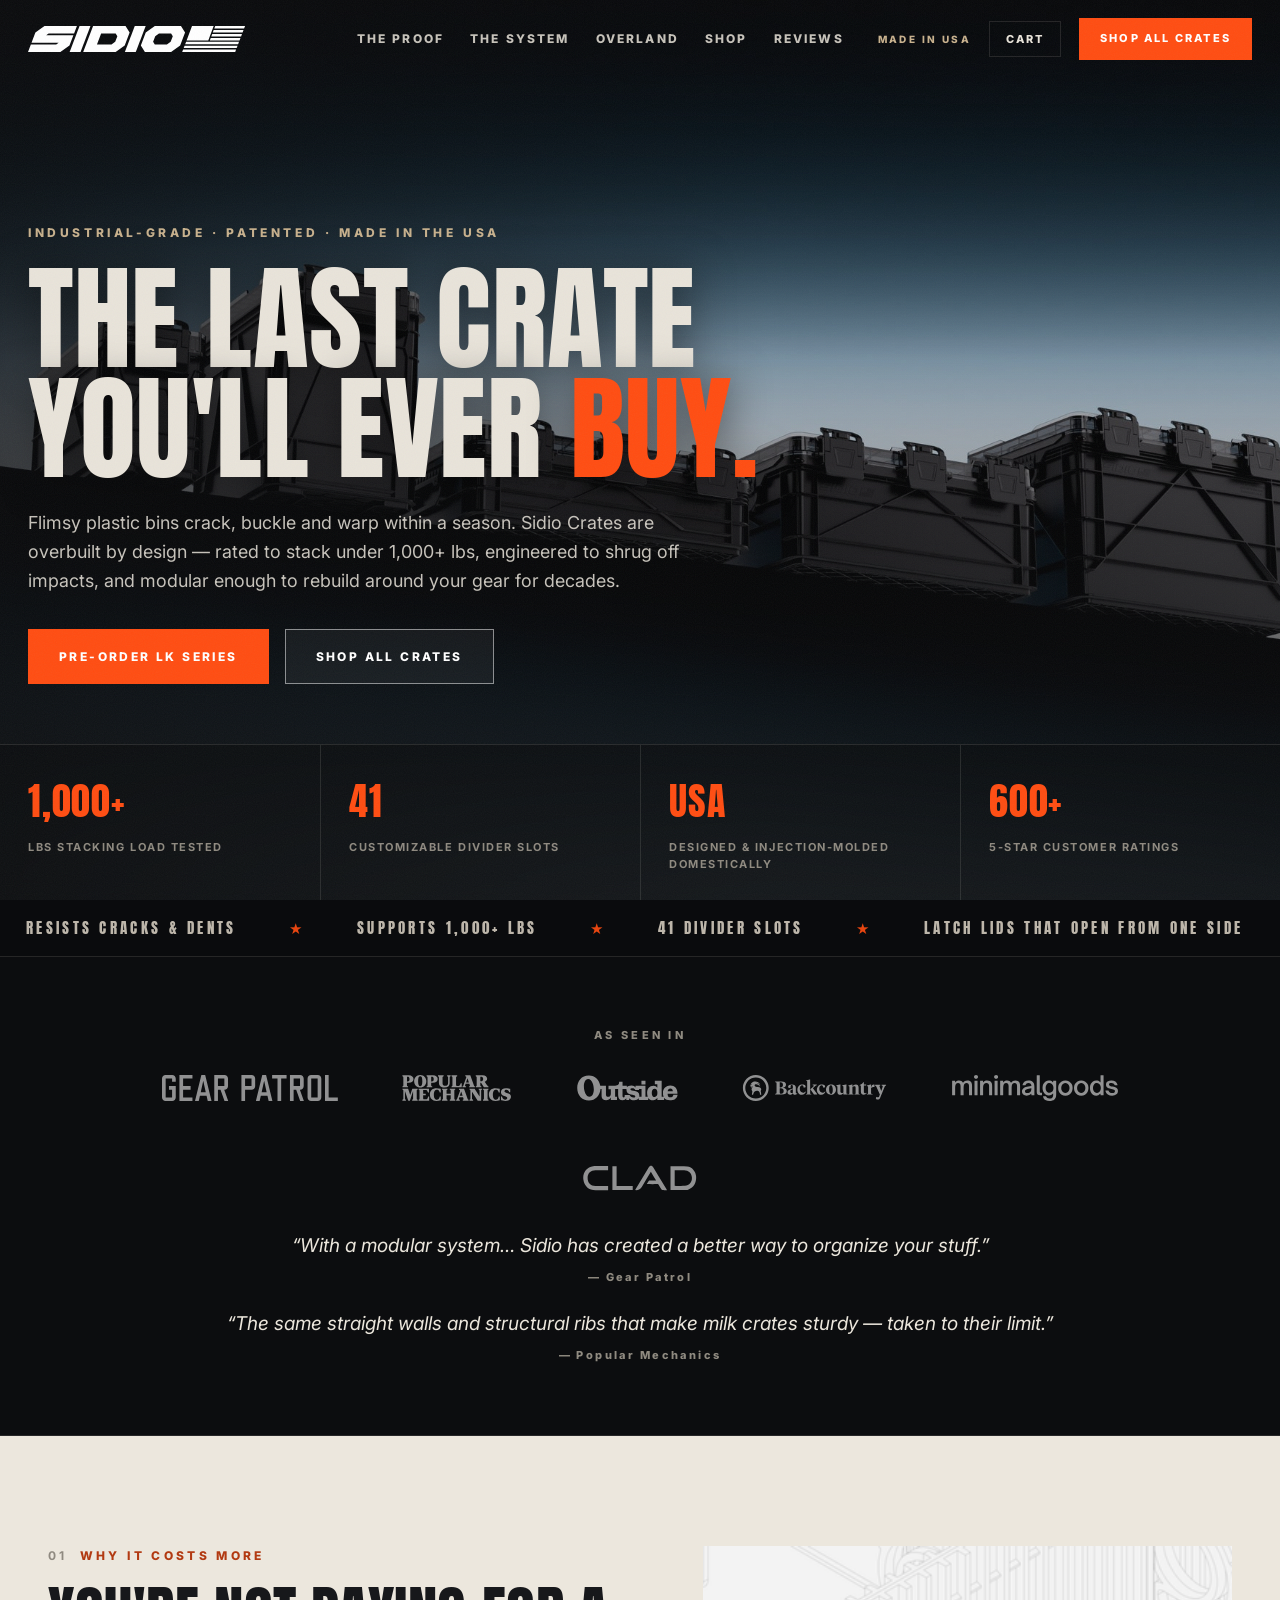
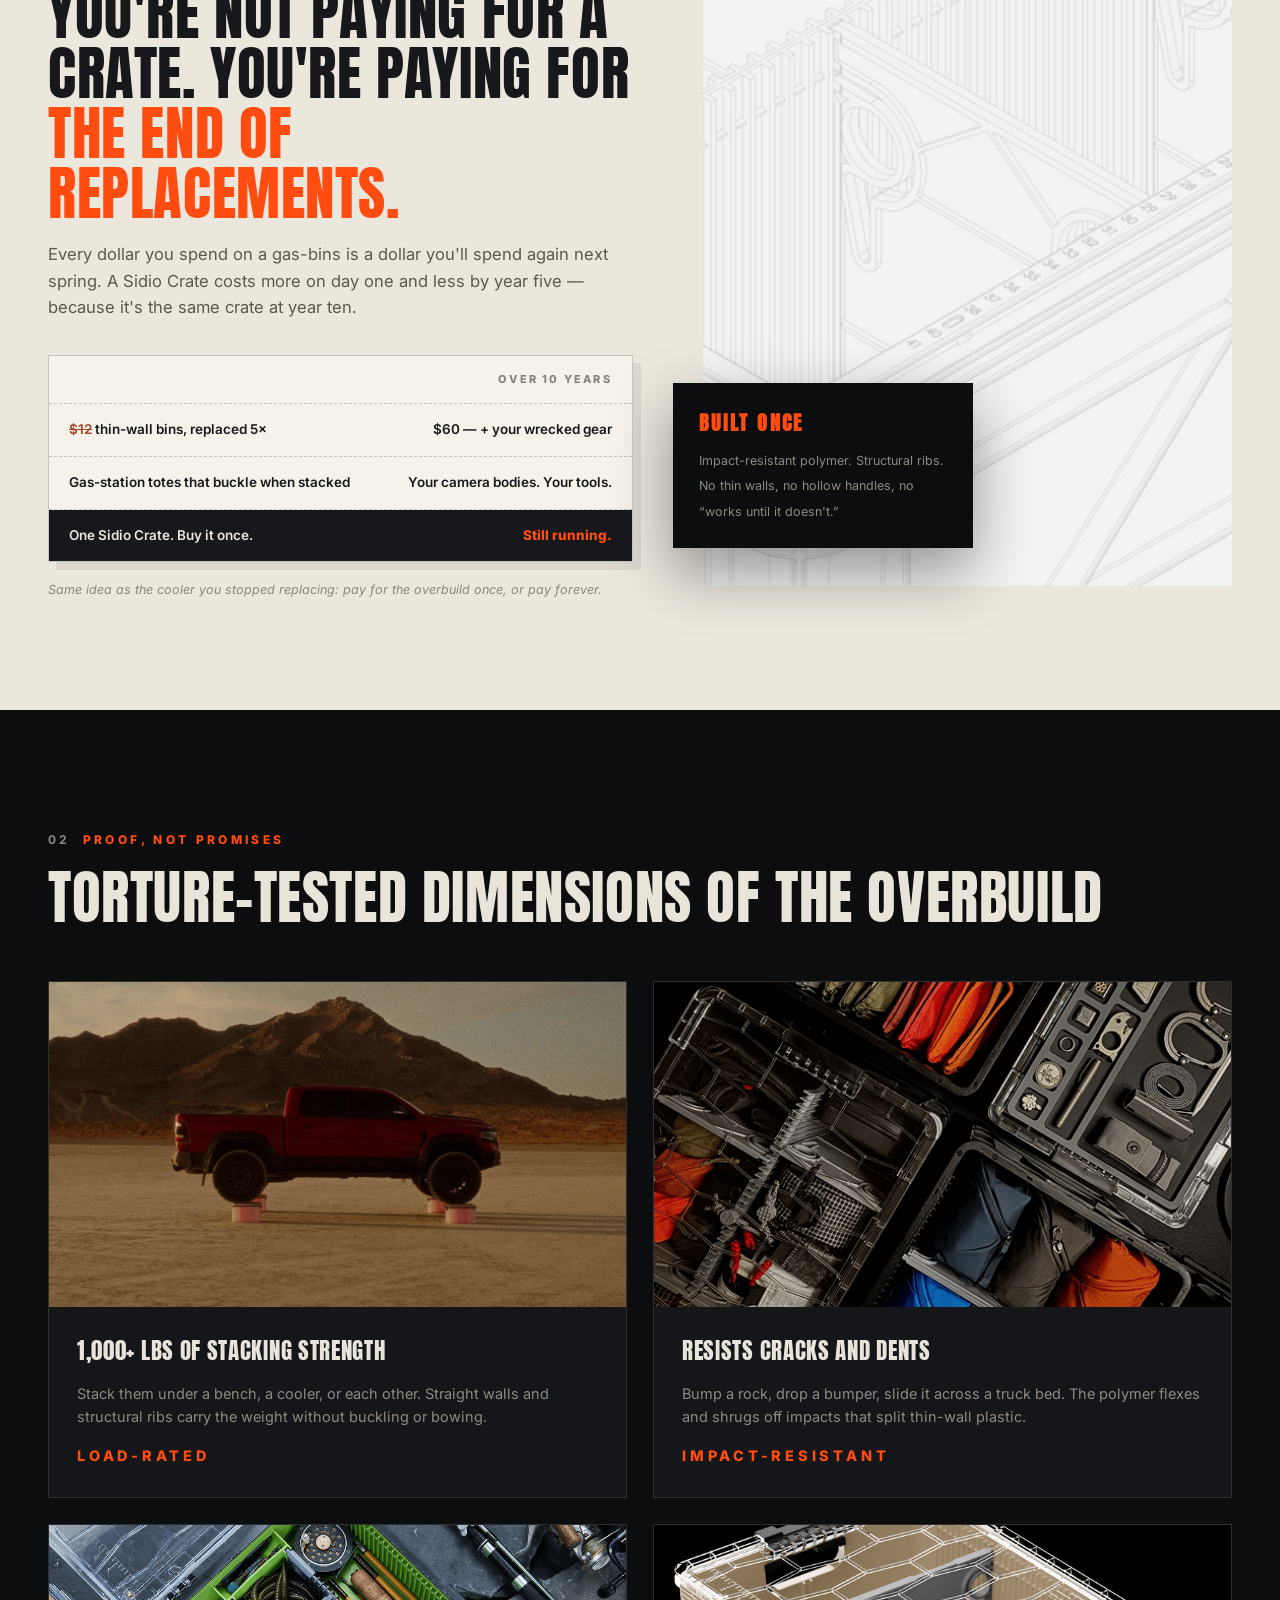
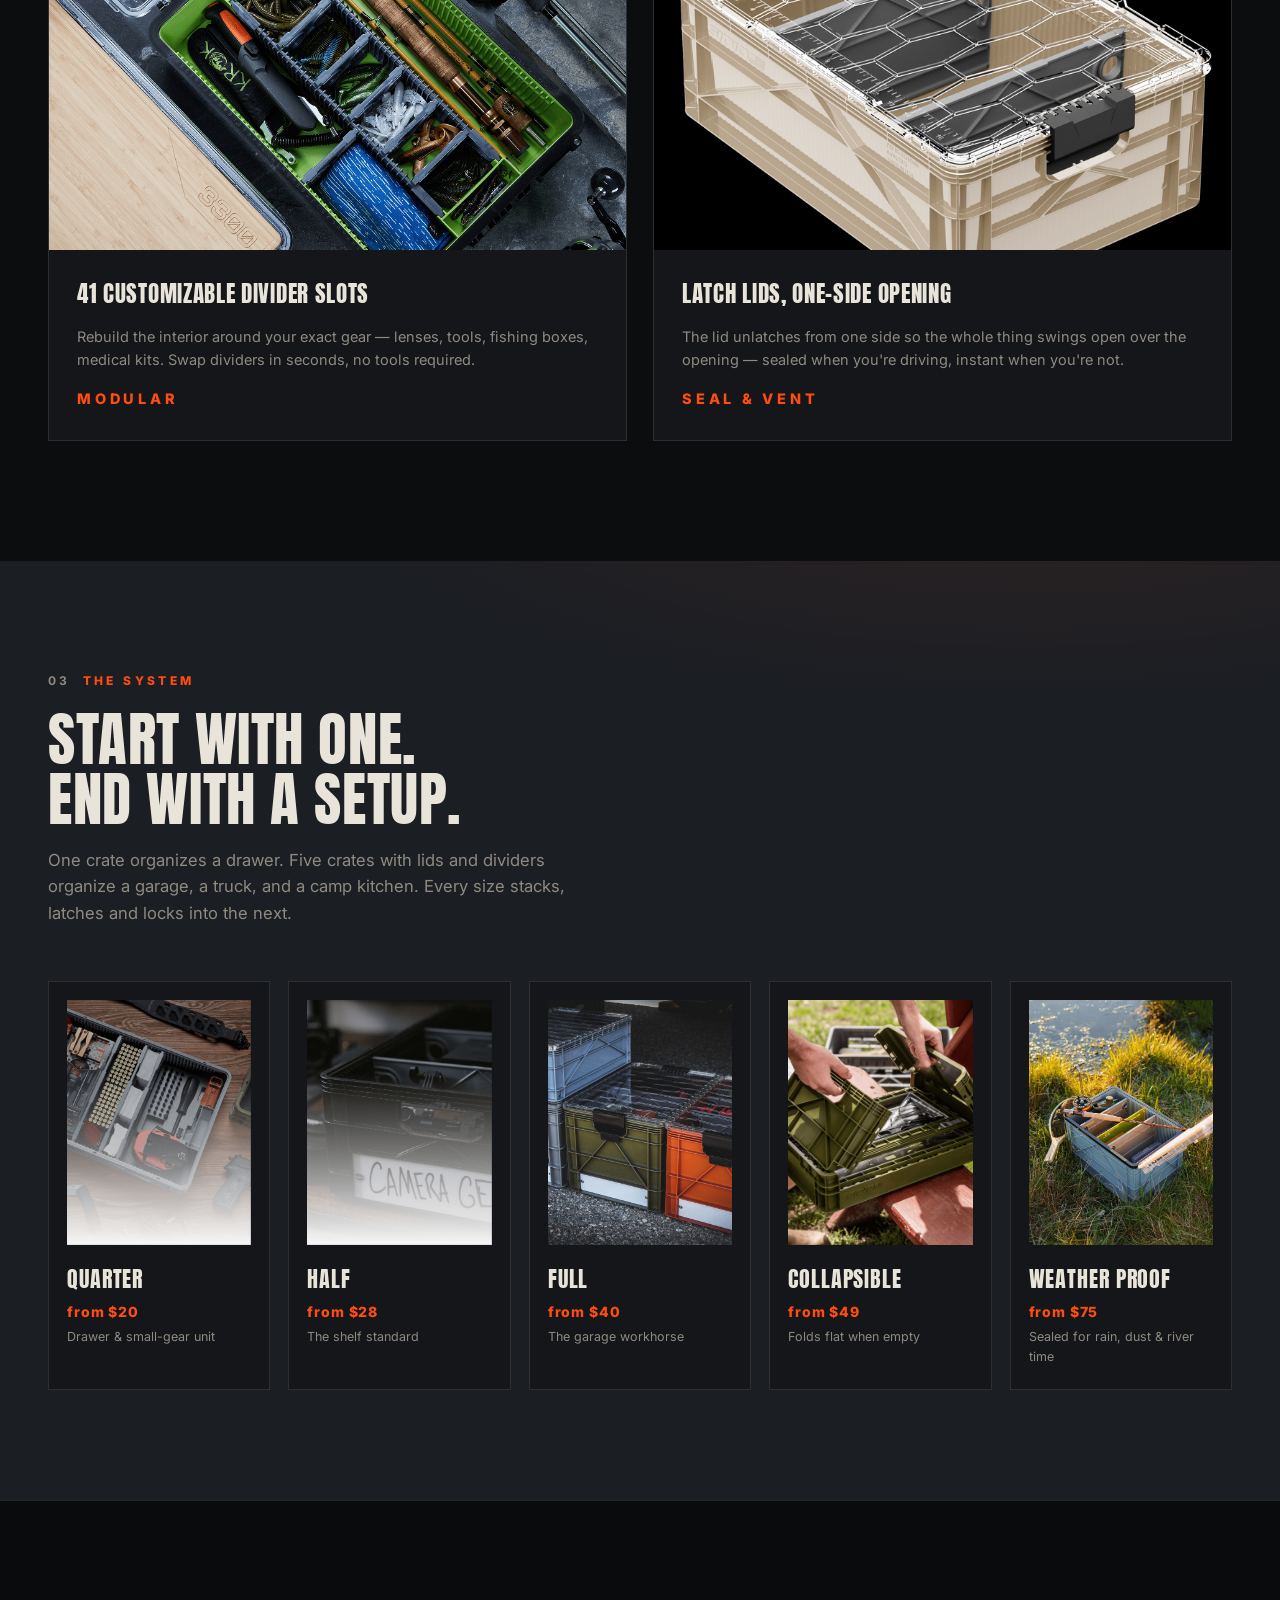
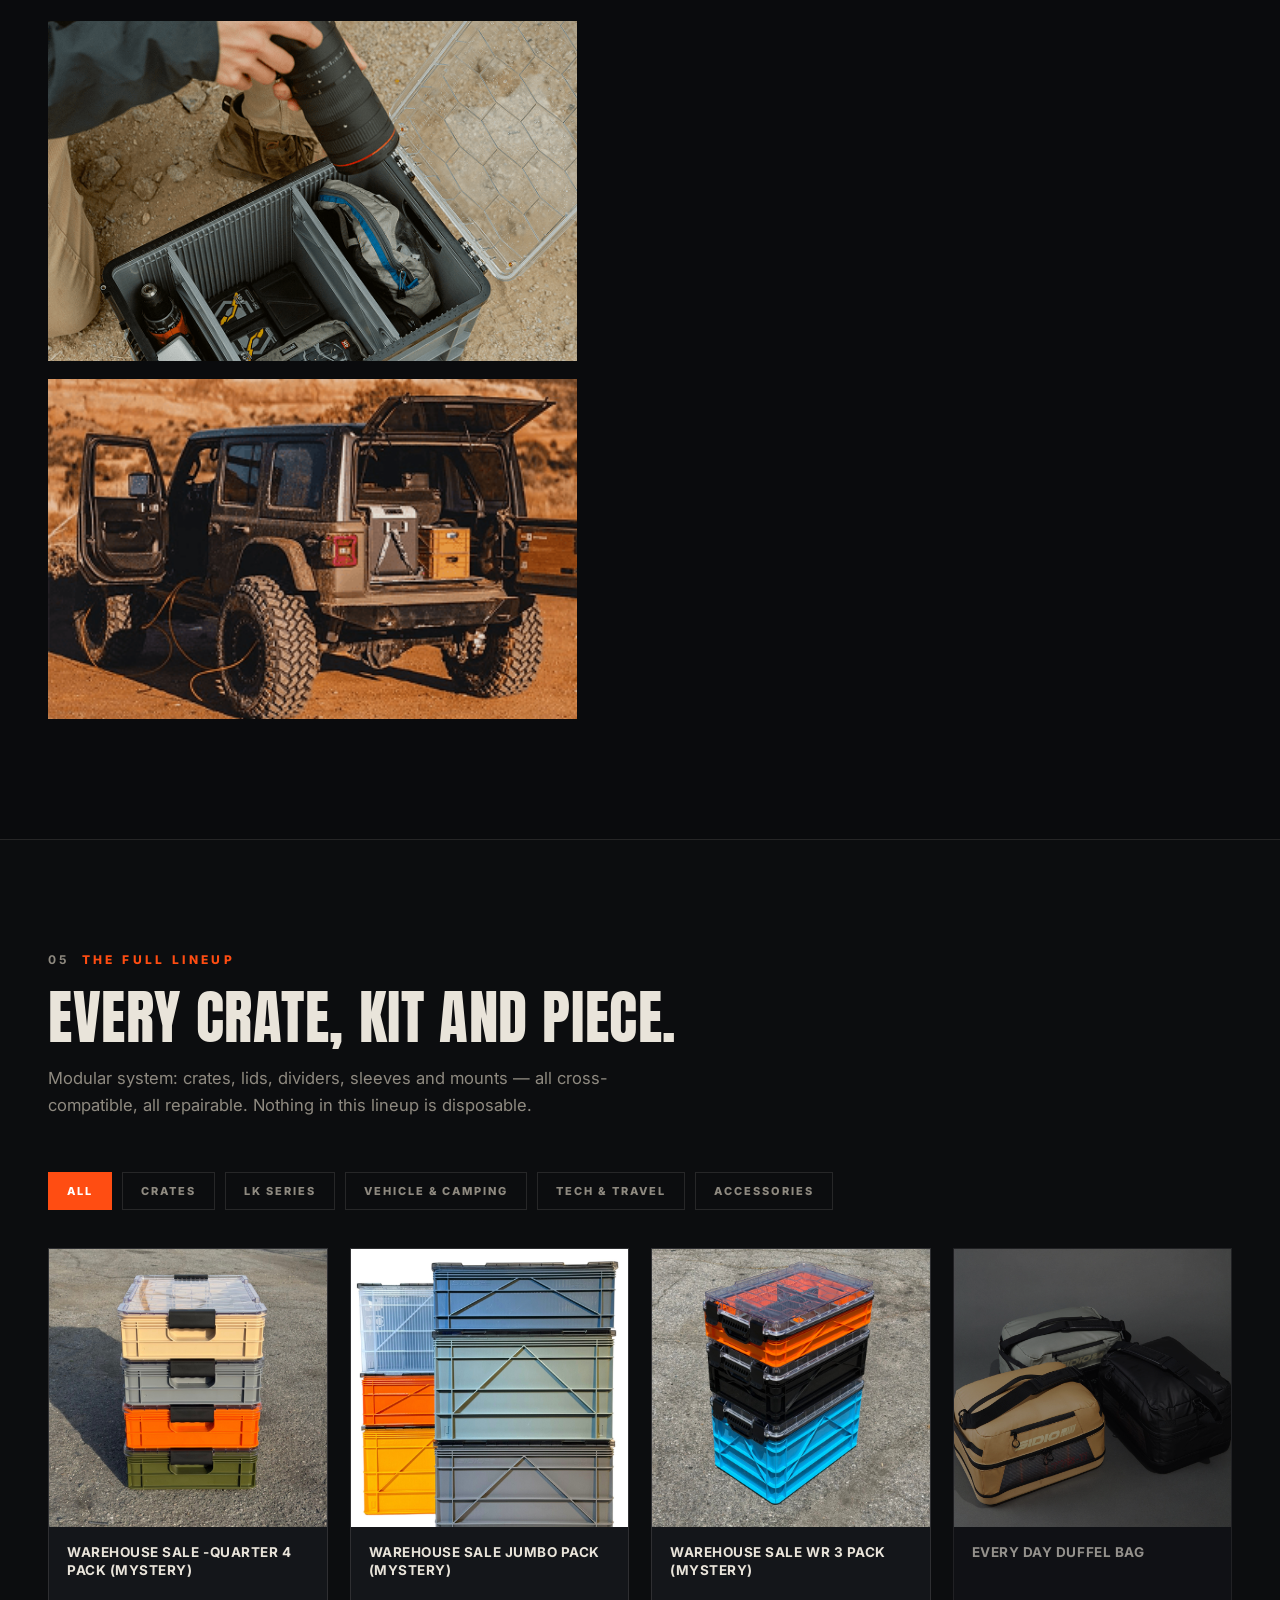
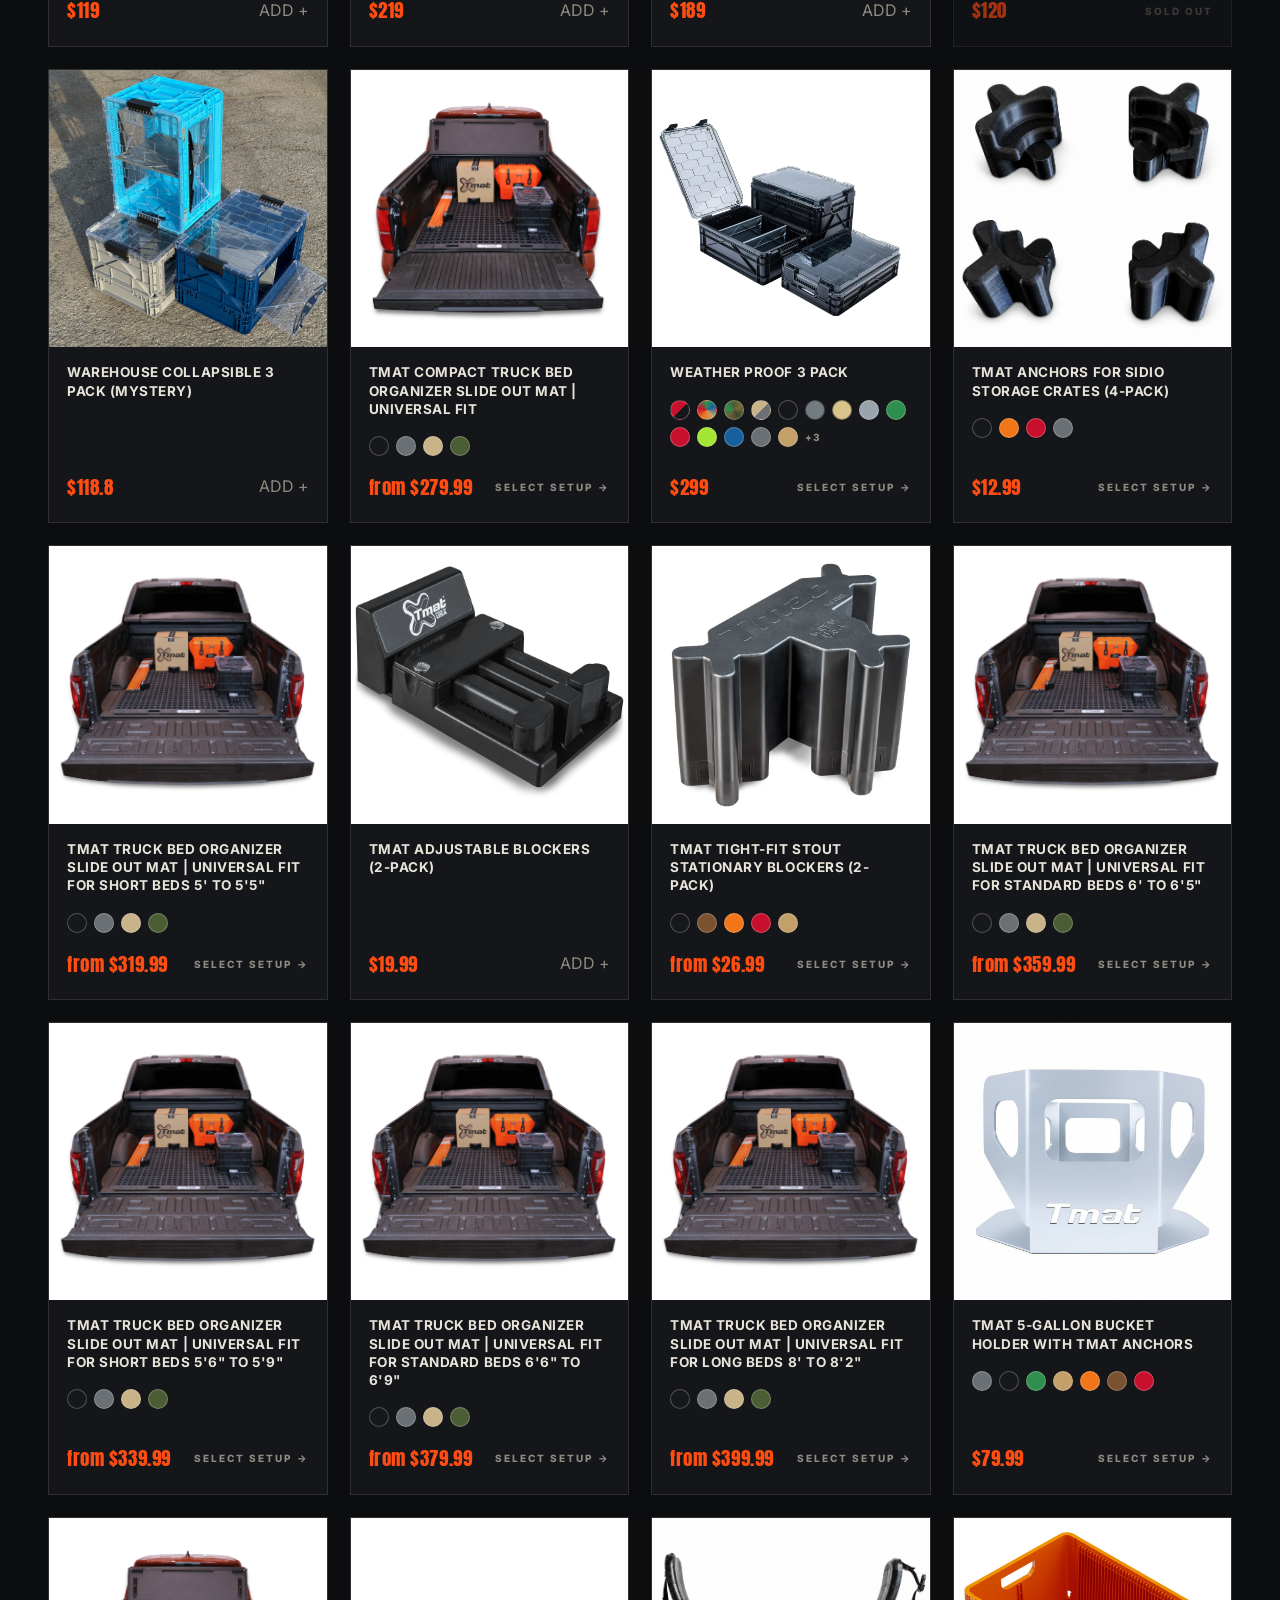
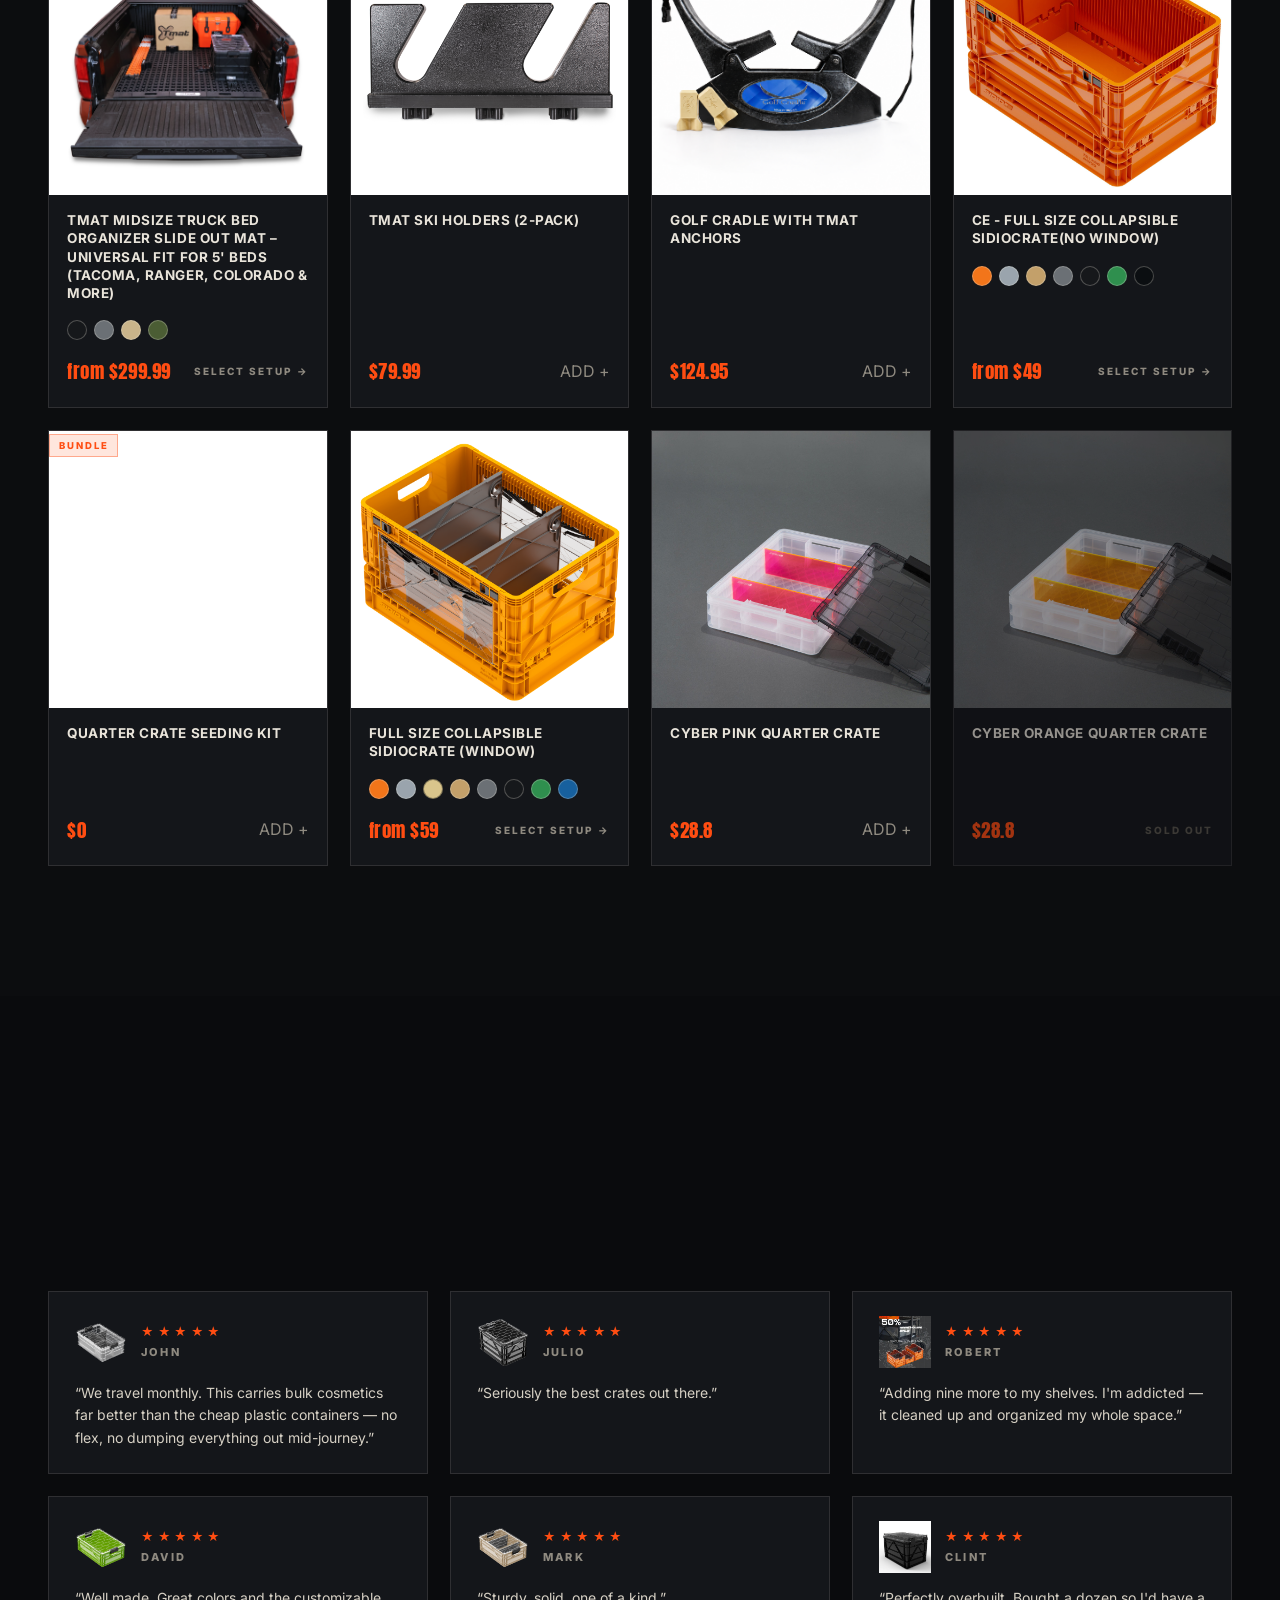
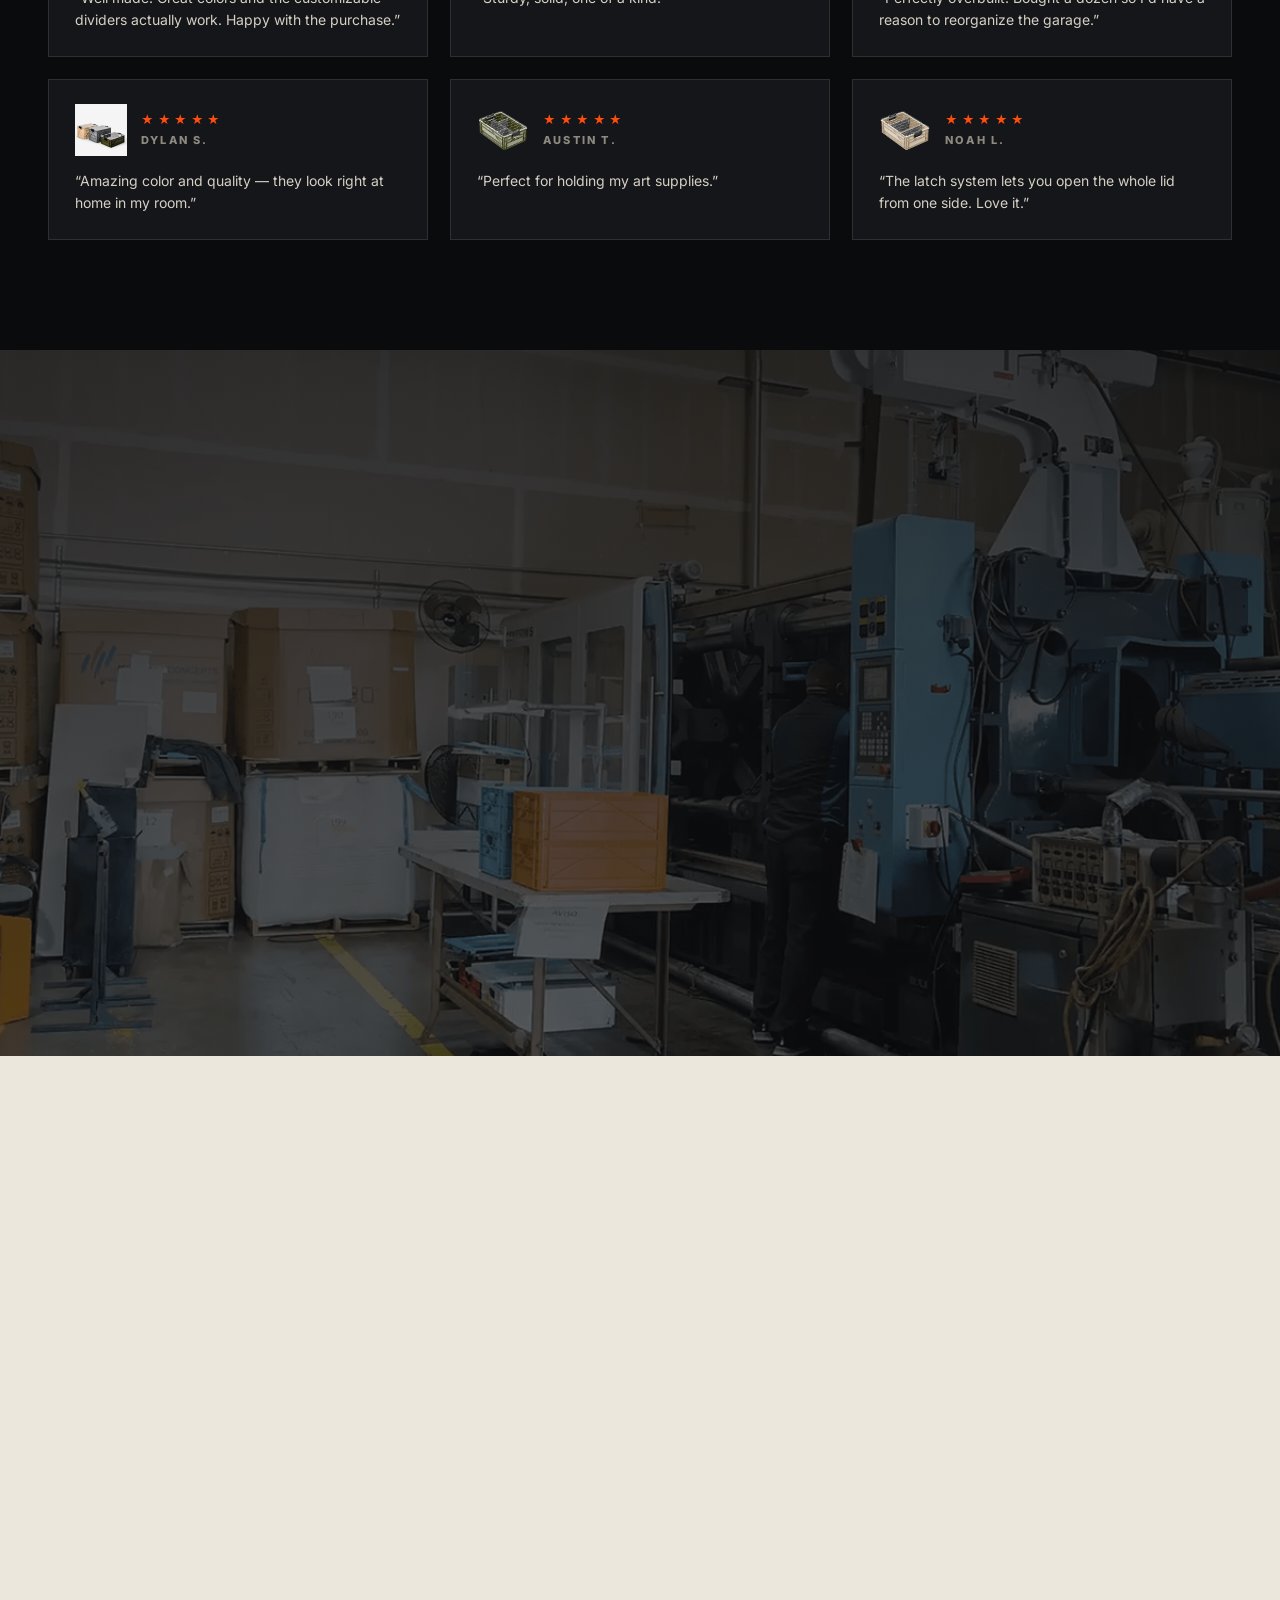
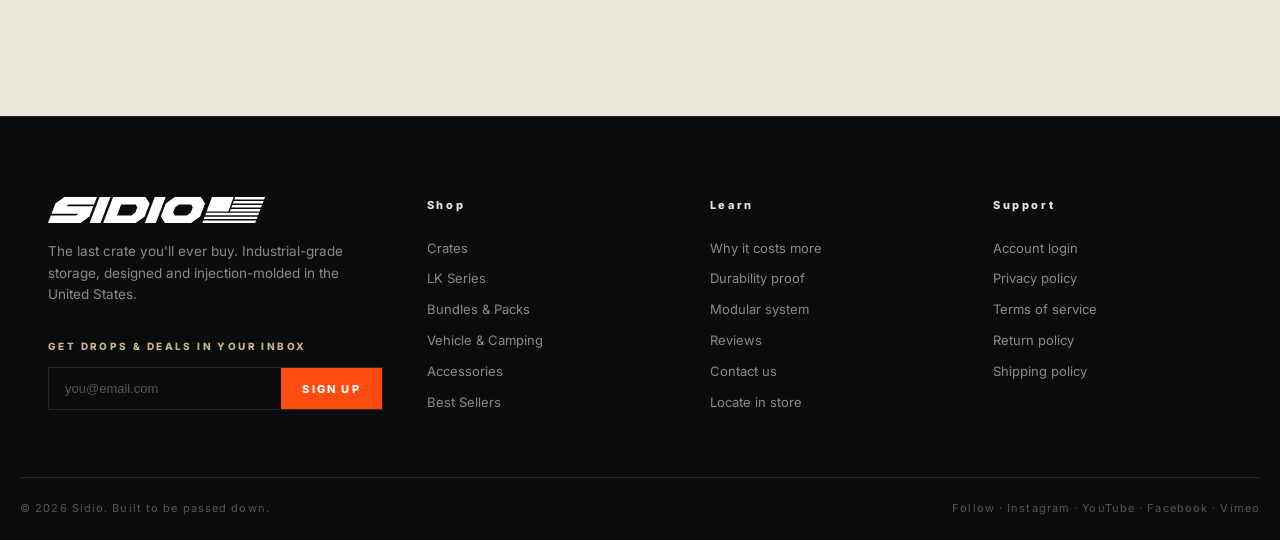
==== commit 6c40c7c4: "Catalog-driven shop + product pages: real catalog, color swatches, variant cart - Generate assets/js" ====
--- a/index.html
+++ b/index.html
@@ -18,7 +18,7 @@
 <header class="nav" id="nav">
   <div class="nav__inner">
     <a class="brand" href="#top">
-      <svg viewBox="0 0 220 40" class="brand__mark" aria-label="Sidio Crate"><text x="0" y="29" font-family="Anton, Impact, sans-serif" font-size="30" letter-spacing="3">SIDIO</text><text x="128" y="29" font-family="Inter, sans-serif" font-weight="700" font-size="14" letter-spacing="6" opacity=".75">CRATE</text></svg>
+      <img class="brand__mark" src="assets/img/logo1.svg" alt="Sidio" height="26" width="216" decoding="async">
     </a>
     <nav class="nav__links">
       <a href="#proof">The Proof</a>
@@ -280,7 +280,7 @@
 <footer class="footer">
   <div class="wrap footer__grid">
     <div class="footer__brand">
-      <svg viewBox="0 0 220 40" class="brand__mark" aria-label="Sidio Crate"><text x="0" y="29" font-family="Anton, Impact, sans-serif" font-size="30" letter-spacing="3">SIDIO</text><text x="128" y="29" font-family="Inter, sans-serif" font-weight="700" font-size="14" letter-spacing="6" opacity=".75">CRATE</text></svg>
+      <img class="brand__mark" src="assets/img/logo1.svg" alt="Sidio" height="26" width="216" decoding="async">
       <p>The last crate you'll ever buy. Industrial-grade storage, designed and injection-molded in the United States.</p>
       <form class="newsletter" onsubmit="return false">
         <label for="nl">Get drops & deals in your inbox</label>
@@ -325,6 +325,8 @@
   </div>
 </aside>
 
+<script src="assets/js/catalog.js"></script>
+<script src="assets/js/shop.js"></script>
 <script src="assets/js/main.js"></script>
 </body>
 </html>
--- a/assets/css/style.css
+++ b/assets/css/style.css
@@ -343,3 +343,85 @@
 .cart__done h4{font-family:var(--display);font-weight:400;letter-spacing:.1em;text-transform:uppercase;font-size:20px;color:var(--accent)}
 .cart__done p{font-size:13px;color:var(--muted);line-height:1.6}
 @media (max-width:600px){.nav__made{display:none}}
+
+/* ---------- shop color swatches ---------- */
+.p-card__colors{display:flex;flex-wrap:wrap;gap:7px;margin-top:12px;align-items:center}
+.sw{width:20px;height:20px;border-radius:50%;border:1px solid rgba(233,228,218,.28);background:var(--sw);cursor:pointer;padding:0;flex:none;transition:transform .16s,box-shadow .16s}
+.sw:hover{transform:scale(1.18);box-shadow:0 0 0 3px rgba(255,77,18,.3)}
+.sw[data-light="1"]{border-color:rgba(12,13,15,.4)}
+.p-card__more{font-size:10px;font-weight:800;letter-spacing:.08em;color:var(--muted)}
+.p-card__cta--view{display:inline-flex;align-items:center}
+.p-card__cta--sold{color:#5a564e}
+.p-card.is-sold{opacity:.62}
+.p-card.is-sold:hover{transform:none;border-color:var(--line);box-shadow:none}
+.p-card__tag--sold{background:rgba(233,228,218,.06);color:var(--muted);border-color:var(--line)}
+
+/* ---------- product page ---------- */
+.btn--full{width:100%;justify-content:center}
+.pdp-page{background:var(--ink)}
+.pdp__top{display:grid;grid-template-columns:1.05fr .95fr;gap:56px;padding-top:120px;padding-bottom:90px;align-items:start}
+.pdp__media{position:sticky;top:96px}
+.pdp__main{display:block;width:100%;aspect-ratio:1/1;object-fit:cover;background:var(--panel);border:1px solid var(--line)}
+.pdp__main--empty{background:radial-gradient(120% 120% at 30% 20%,#23262c 0%,#101215 70%);border:1px solid var(--line)}
+.pdp__thumbs{display:flex;gap:10px;margin-top:12px;flex-wrap:wrap}
+.pdp__thumb{width:62px;height:62px;padding:0;border:1px solid var(--line);background:var(--panel);cursor:pointer;overflow:hidden;transition:border-color .2s,transform .2s}
+.pdp__thumb img{width:100%;height:100%;object-fit:cover;display:block}
+.pdp__thumb:hover{transform:translateY(-2px);border-color:rgba(255,77,18,.55)}
+.pdp__thumb.is-active{border-color:var(--accent)}
+.pdp__buy{display:flex;flex-direction:column}
+.pdp__crumb{font-size:10.5px;font-weight:800;letter-spacing:.18em;text-transform:uppercase;color:var(--muted);margin-bottom:18px}
+.pdp__crumb a{color:var(--muted);text-decoration:none;transition:color .2s}
+.pdp__crumb a:hover{color:var(--accent)}
+.pdp__crumb span{color:var(--paper-2)}
+.pdp__buy h1{font-family:var(--display);font-weight:400;font-size:clamp(26px,3.4vw,40px);letter-spacing:.02em;text-transform:uppercase;line-height:1.08}
+.pdp__rating{display:flex;align-items:center;gap:10px;margin-top:12px;font-size:11.5px;letter-spacing:.08em;color:var(--muted)}
+.pdp__stars{color:var(--accent);letter-spacing:.3em;font-size:13px}
+.pdp__price{font-family:var(--display);font-size:26px;color:var(--accent);letter-spacing:.03em;margin:18px 0 6px;padding:16px 0;border-top:1px solid var(--line);border-bottom:1px solid var(--line)}
+.opt{padding:18px 0;border-bottom:1px solid var(--line)}
+.opt__head{display:flex;justify-content:space-between;align-items:baseline;font-size:10.5px;font-weight:800;letter-spacing:.22em;text-transform:uppercase;color:var(--muted)}
+.opt__pick{color:var(--paper);font-weight:700;letter-spacing:.04em;font-size:12px;text-transform:none}
+.opt__row{display:flex;flex-wrap:wrap;gap:8px;margin-top:12px}
+.chip{border:1px solid var(--line);background:transparent;color:var(--text);font-size:11px;font-weight:600;letter-spacing:.04em;padding:8px 13px;cursor:pointer;transition:border-color .18s,color .18s,background .18s;font-family:inherit}
+.chip:hover{border-color:var(--accent);color:var(--accent)}
+.chip.is-sel{border-color:var(--accent);background:rgba(255,77,18,.16);color:var(--accent);font-weight:800}
+.chip.is-off{opacity:.32;text-decoration:line-through;cursor:not-allowed}
+.chip.is-off:hover{border-color:var(--line);color:var(--text)}
+.pdp__qty{display:flex;align-items:center;justify-content:space-between;margin-top:24px;font-size:10.5px;font-weight:800;letter-spacing:.22em;text-transform:uppercase;color:var(--muted)}
+.pdp__tiers{font-size:11.5px;letter-spacing:.06em;color:var(--muted);margin:16px 0 18px}
+.pdp__tiers b{color:var(--accent);font-weight:800}
+.pdp__buy .btn--full{margin-top:2px}
+.pdp__trust{list-style:none;margin:22px 0 0;padding:16px 0 0;border-top:1px solid var(--line);display:grid;gap:8px;font-size:11.5px;letter-spacing:.04em;color:var(--muted)}
+.pdp__trust li{padding-left:16px;position:relative}
+.pdp__trust li::before{content:"";position:absolute;left:0;top:7px;width:8px;height:8px;background:var(--accent-2);clip-path:polygon(0 0,100% 50%,0 100%)}
+.pdp__sold{margin-top:24px;padding:16px 18px;border:1px solid rgba(233,228,218,.2);color:var(--muted);font-size:12px;letter-spacing:.1em;text-transform:uppercase;text-align:center;background:rgba(255,255,255,.02)}
+.pdp__addon{padding:90px 0;border-top:1px solid var(--line);background:#0a0b0d}
+.pdp__addon h2,.pdp__specs h2,.pdp__reviews h2{font-family:var(--display);font-weight:400;font-size:clamp(22px,2.6vw,32px);letter-spacing:.06em;text-transform:uppercase;margin-bottom:34px}
+.pdp__addon-grid{display:grid;grid-template-columns:repeat(4,1fr);gap:18px}
+.addon{display:flex;gap:14px;background:var(--panel);border:1px solid var(--line);padding:14px;transition:transform .22s,border-color .22s}
+.addon:hover{transform:translateY(-4px);border-color:rgba(255,77,18,.5)}
+.addon__media{width:78px;height:78px;flex:none;background:#fff;overflow:hidden}
+.addon__media img{width:100%;height:100%;object-fit:cover}
+.addon__body{flex:1;display:flex;flex-direction:column;justify-content:space-between;gap:8px}
+.addon__body h3{font-size:12px;font-weight:700;letter-spacing:.04em;text-transform:uppercase;line-height:1.4}
+.addon__foot{display:flex;align-items:center;justify-content:space-between}
+.addon__price{font-family:var(--display);font-size:15px;color:var(--accent)}
+.pdp__specs{padding:90px 0;border-top:1px solid var(--line)}
+.pdp__spec-list{list-style:none;display:grid;grid-template-columns:1fr 1fr;gap:14px 40px;font-size:14px;line-height:1.7;color:var(--muted)}
+.pdp__spec-list li{padding-left:20px;position:relative}
+.pdp__spec-list li::before{content:"";position:absolute;left:0;top:10px;width:10px;height:10px;background:var(--accent);clip-path:polygon(0 0,100% 50%,0 100%)}
+.pdp__reviews{padding:90px 0;border-top:1px solid var(--line);background:#0a0b0d}
+@media (max-width:1080px){
+  .pdp__top{grid-template-columns:1fr;gap:36px;padding-top:96px;padding-bottom:60px}
+  .pdp__media{position:static}
+  .pdp__addon-grid{grid-template-columns:1fr 1fr}
+}
+@media (max-width:600px){
+  .pdp__top{gap:26px;padding-top:84px}
+  .pdp__addon-grid{grid-template-columns:1fr}
+  .pdp__spec-list{grid-template-columns:1fr}
+  .pdp__addon,.pdp__specs,.pdp__reviews{padding:60px 0}
+  .sw{width:18px;height:18px}
+}
+@media (prefers-reduced-motion:reduce){
+  .sw:hover,.pdp__thumb:hover,.addon:hover{transform:none}
+}
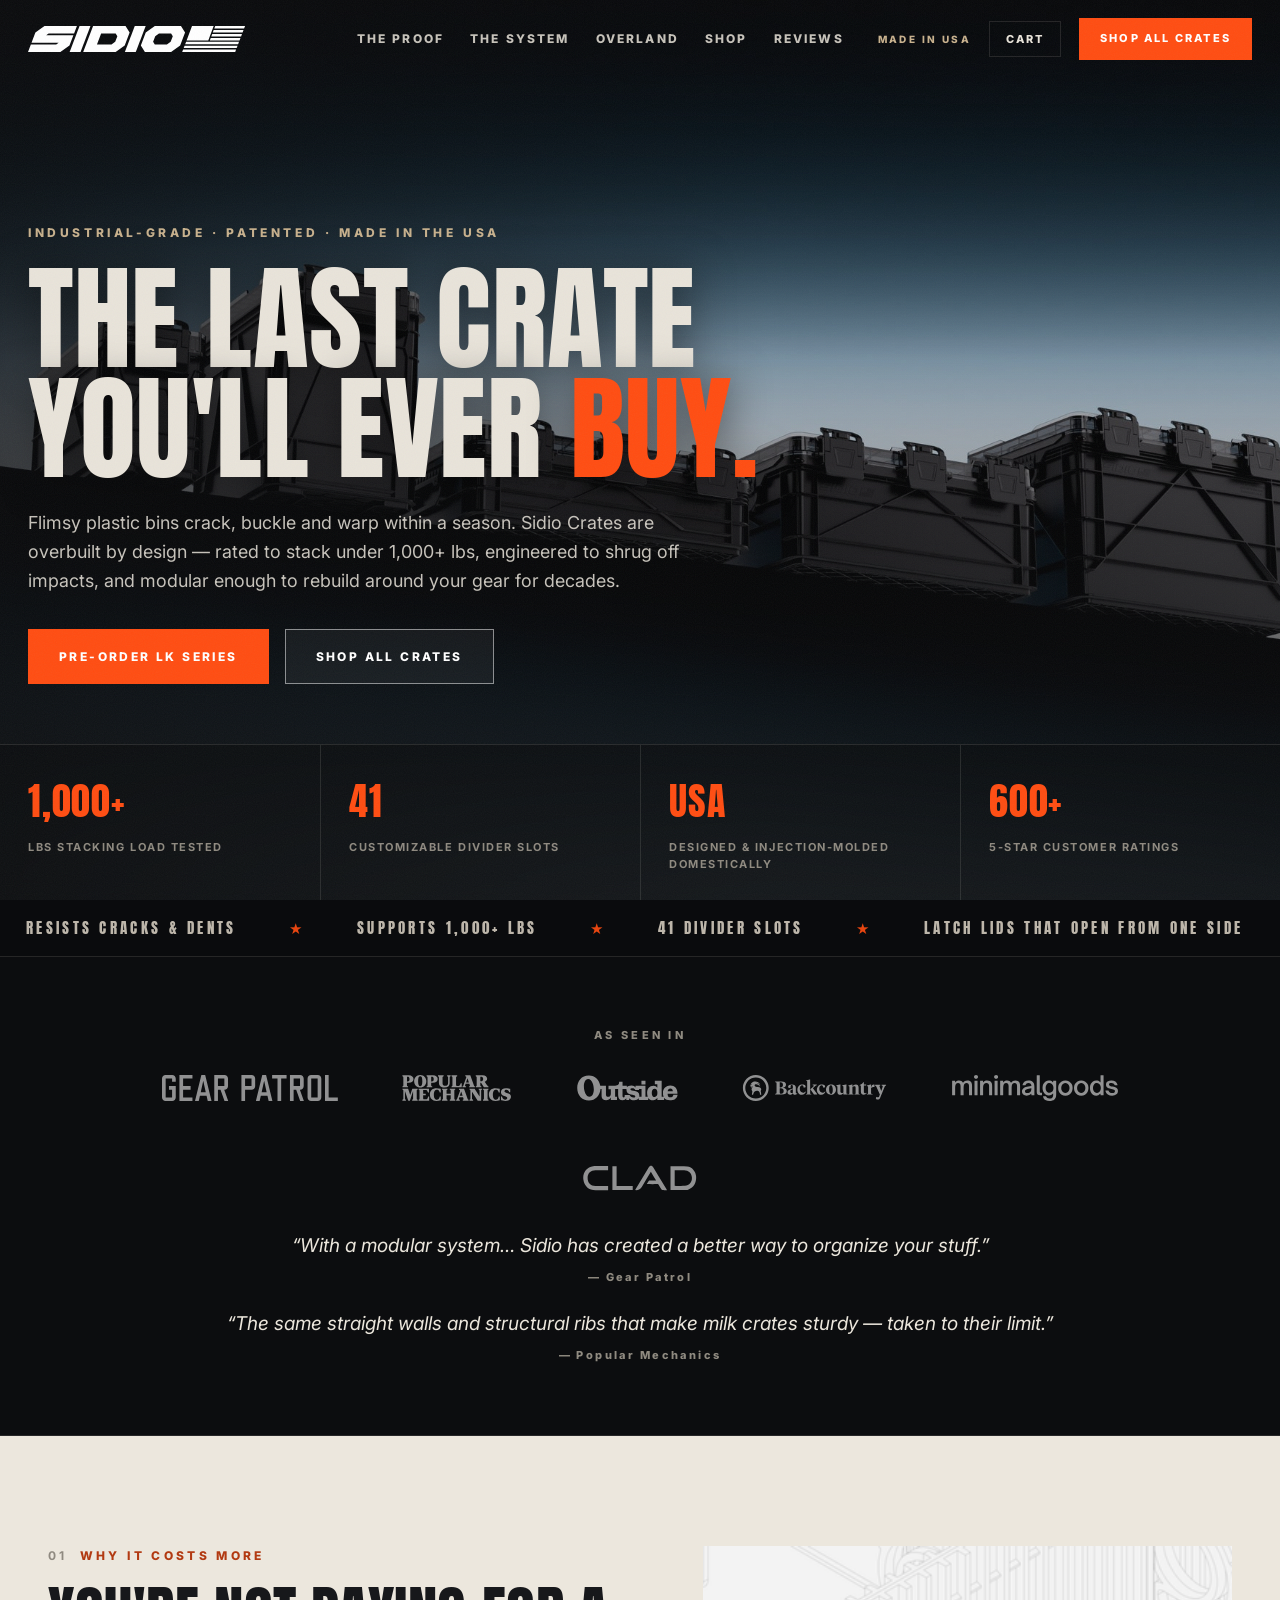
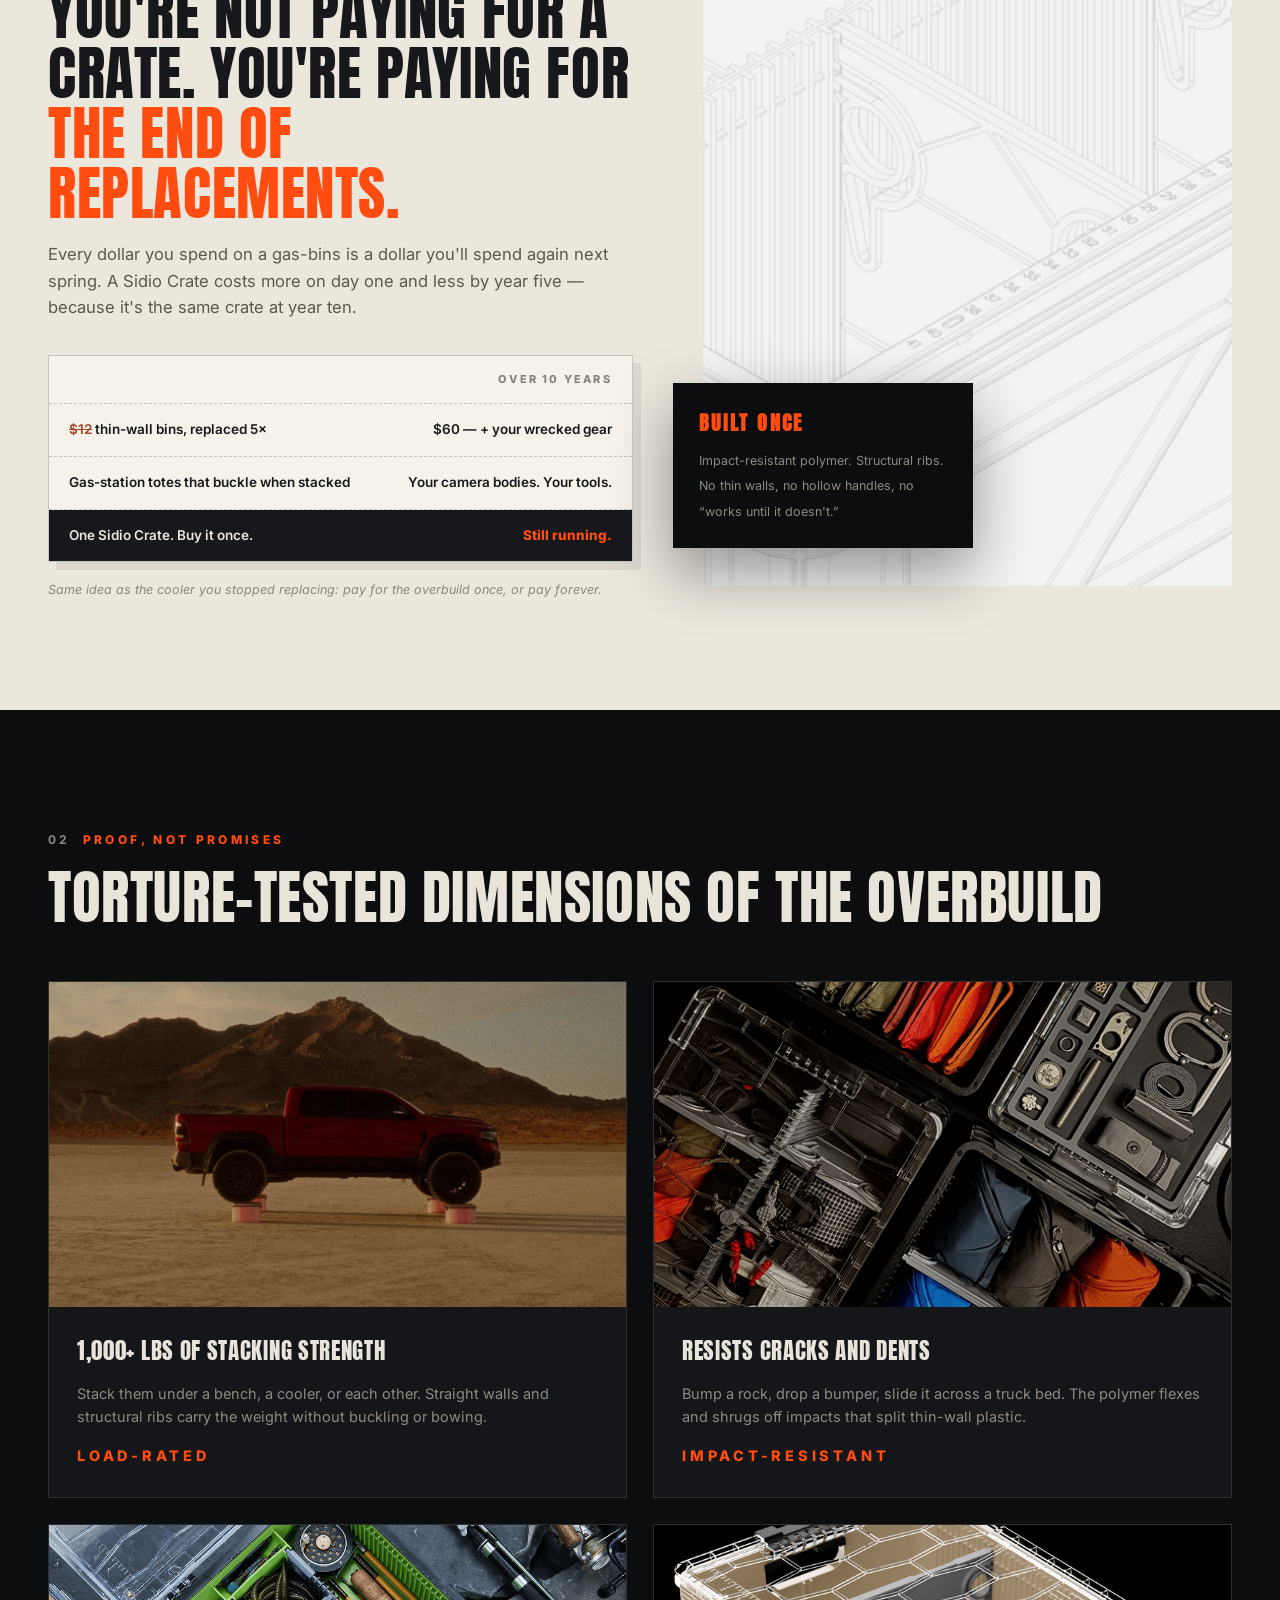
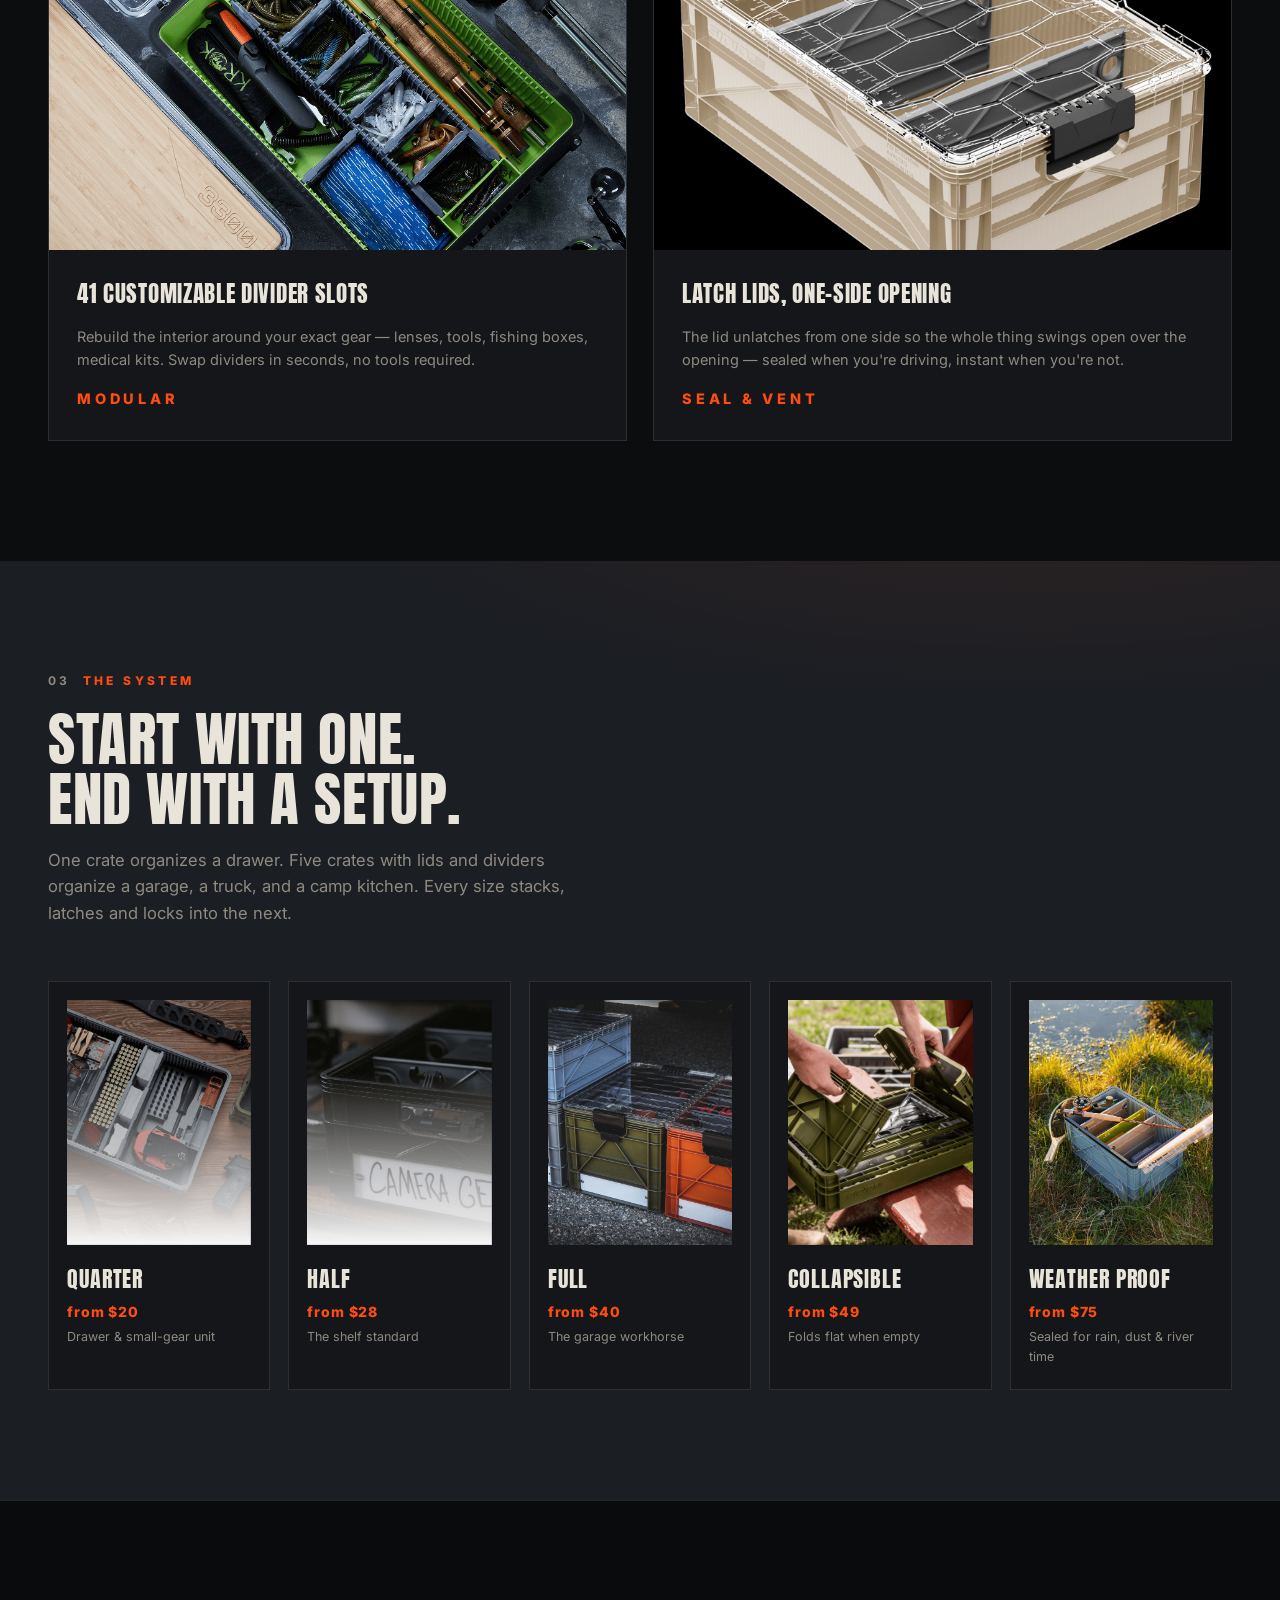
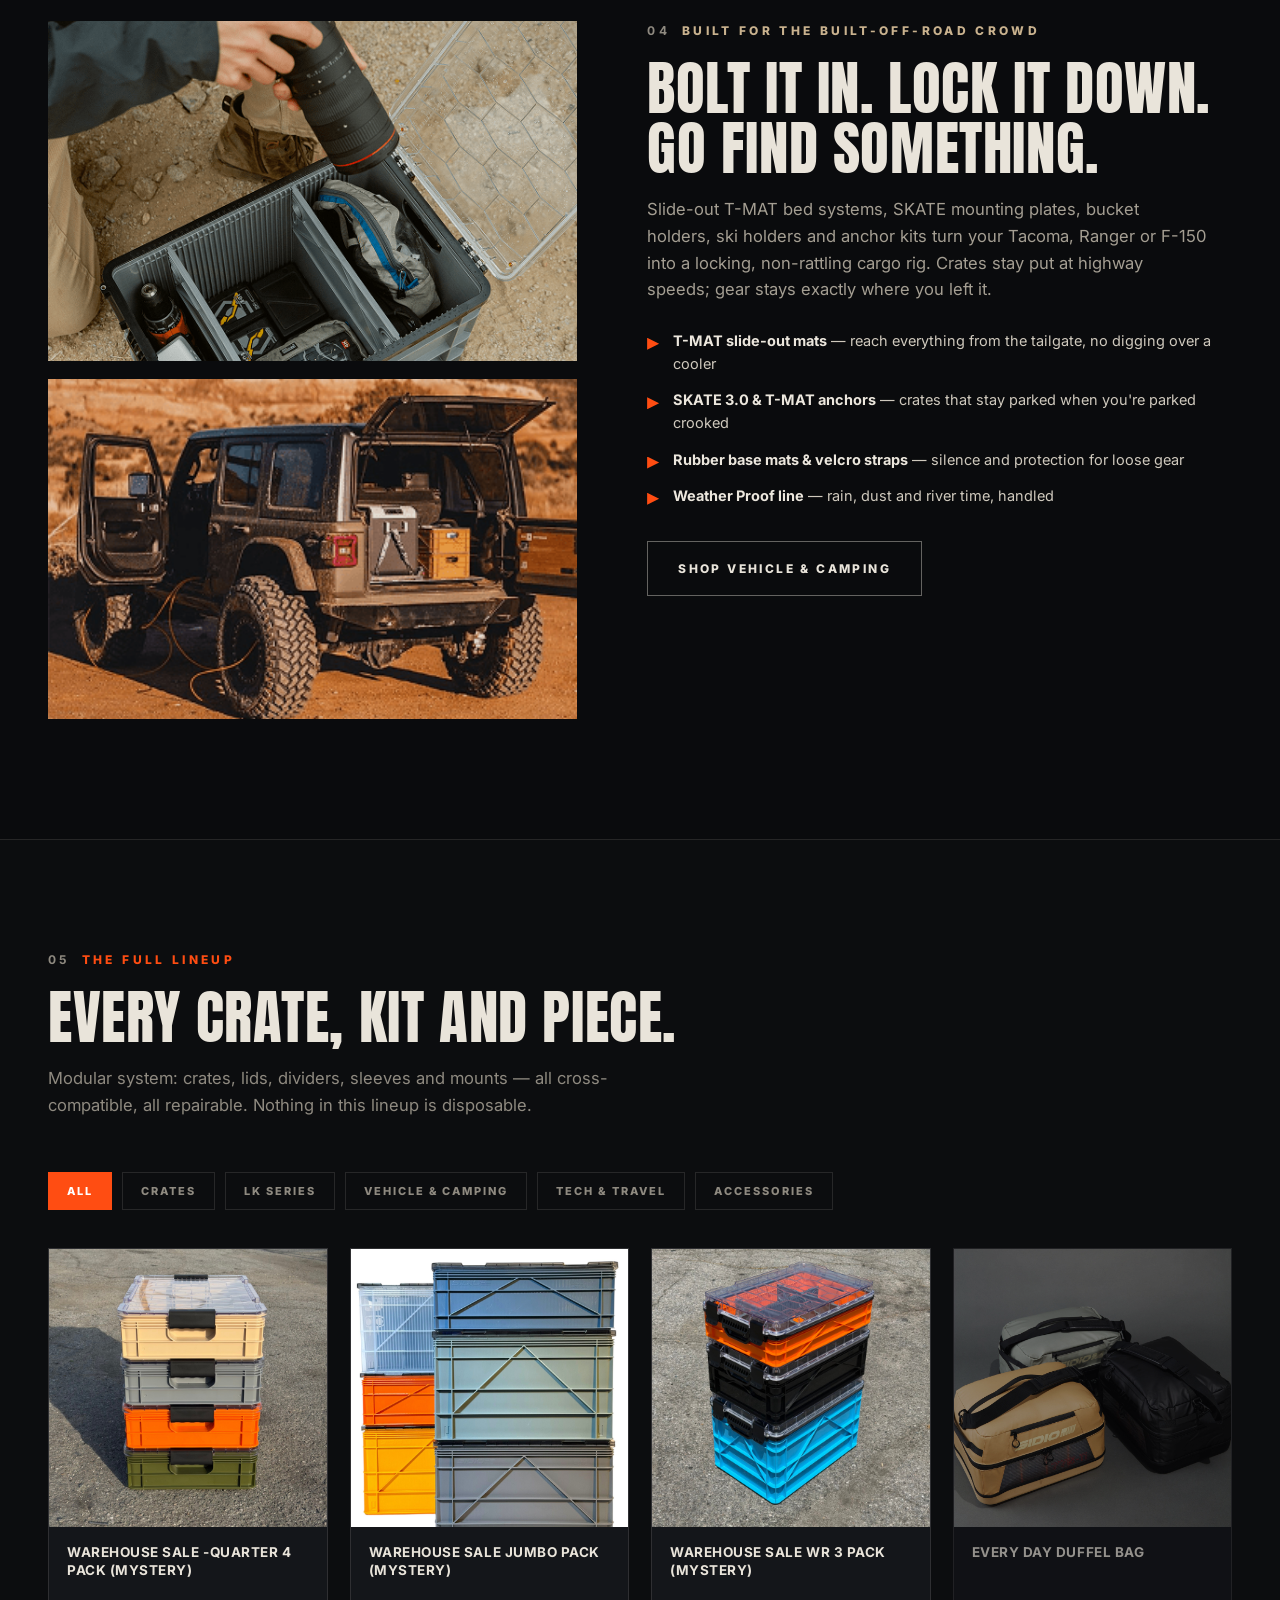
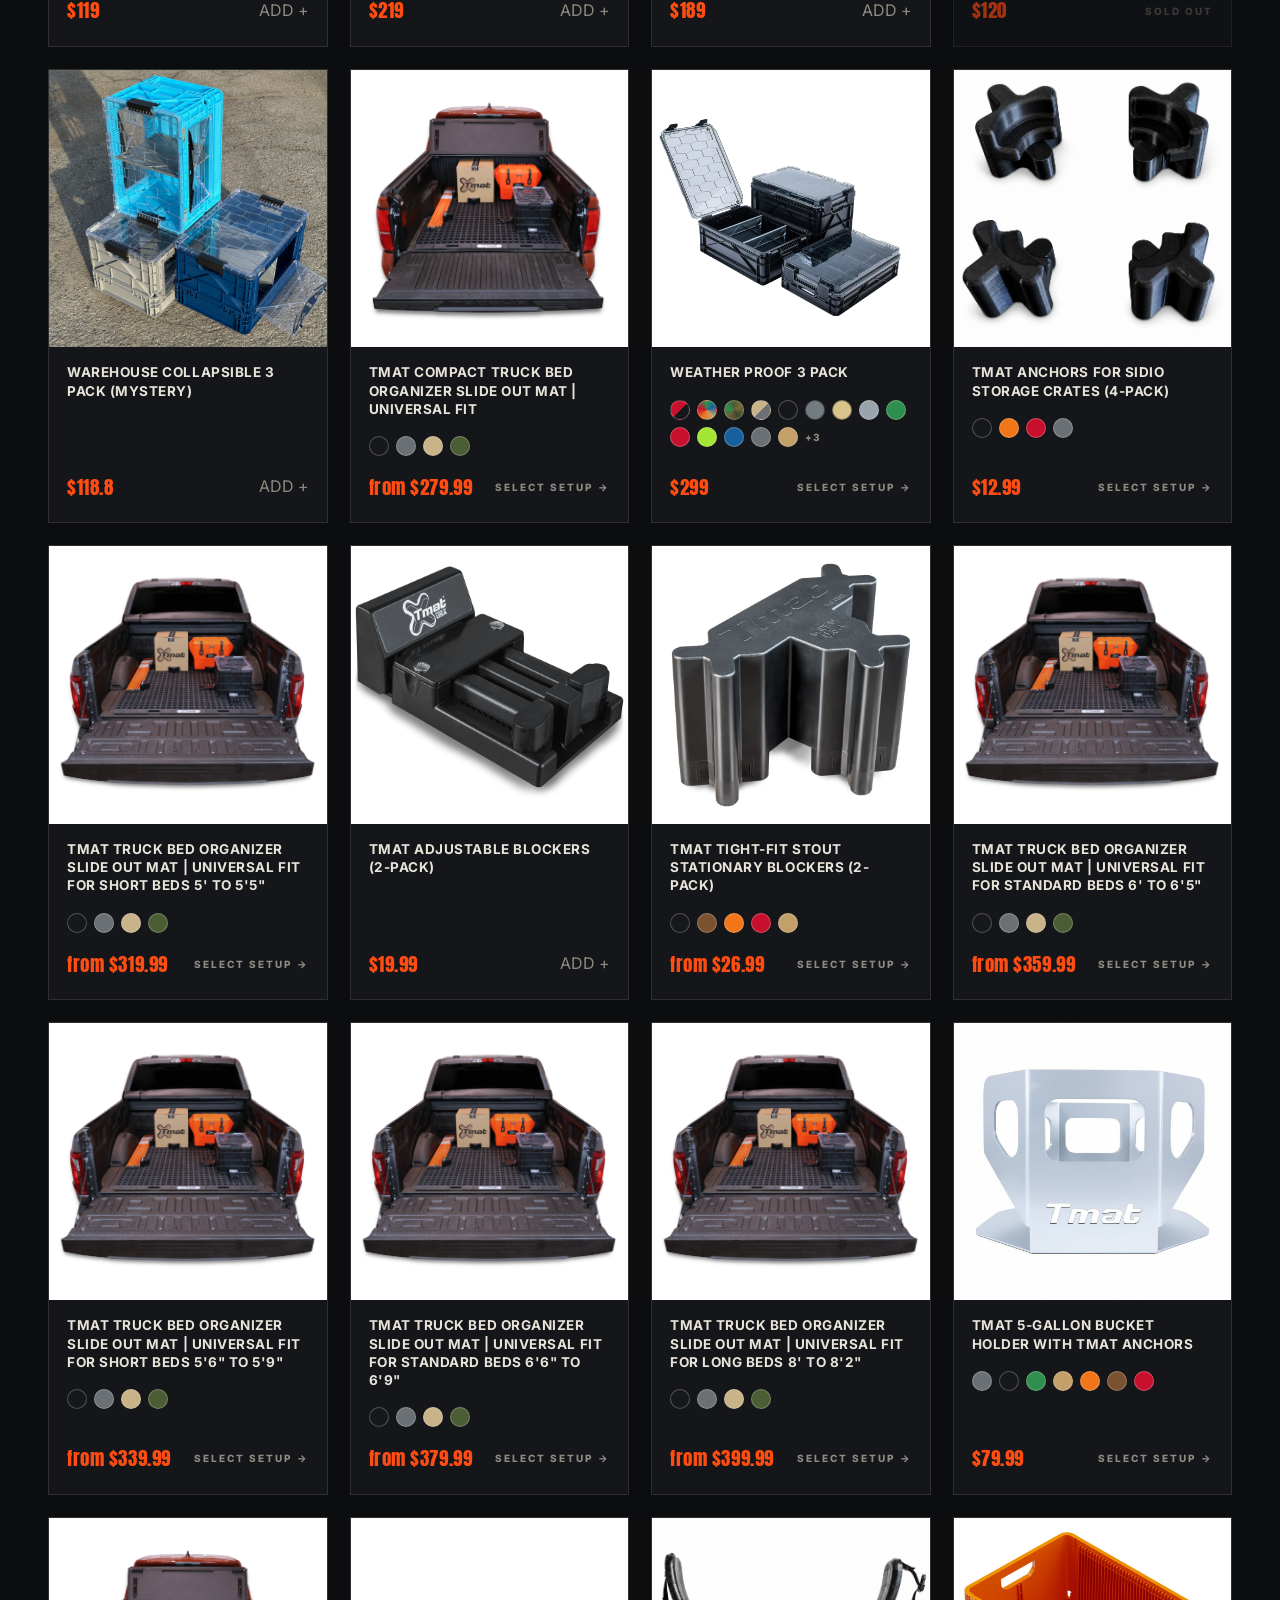
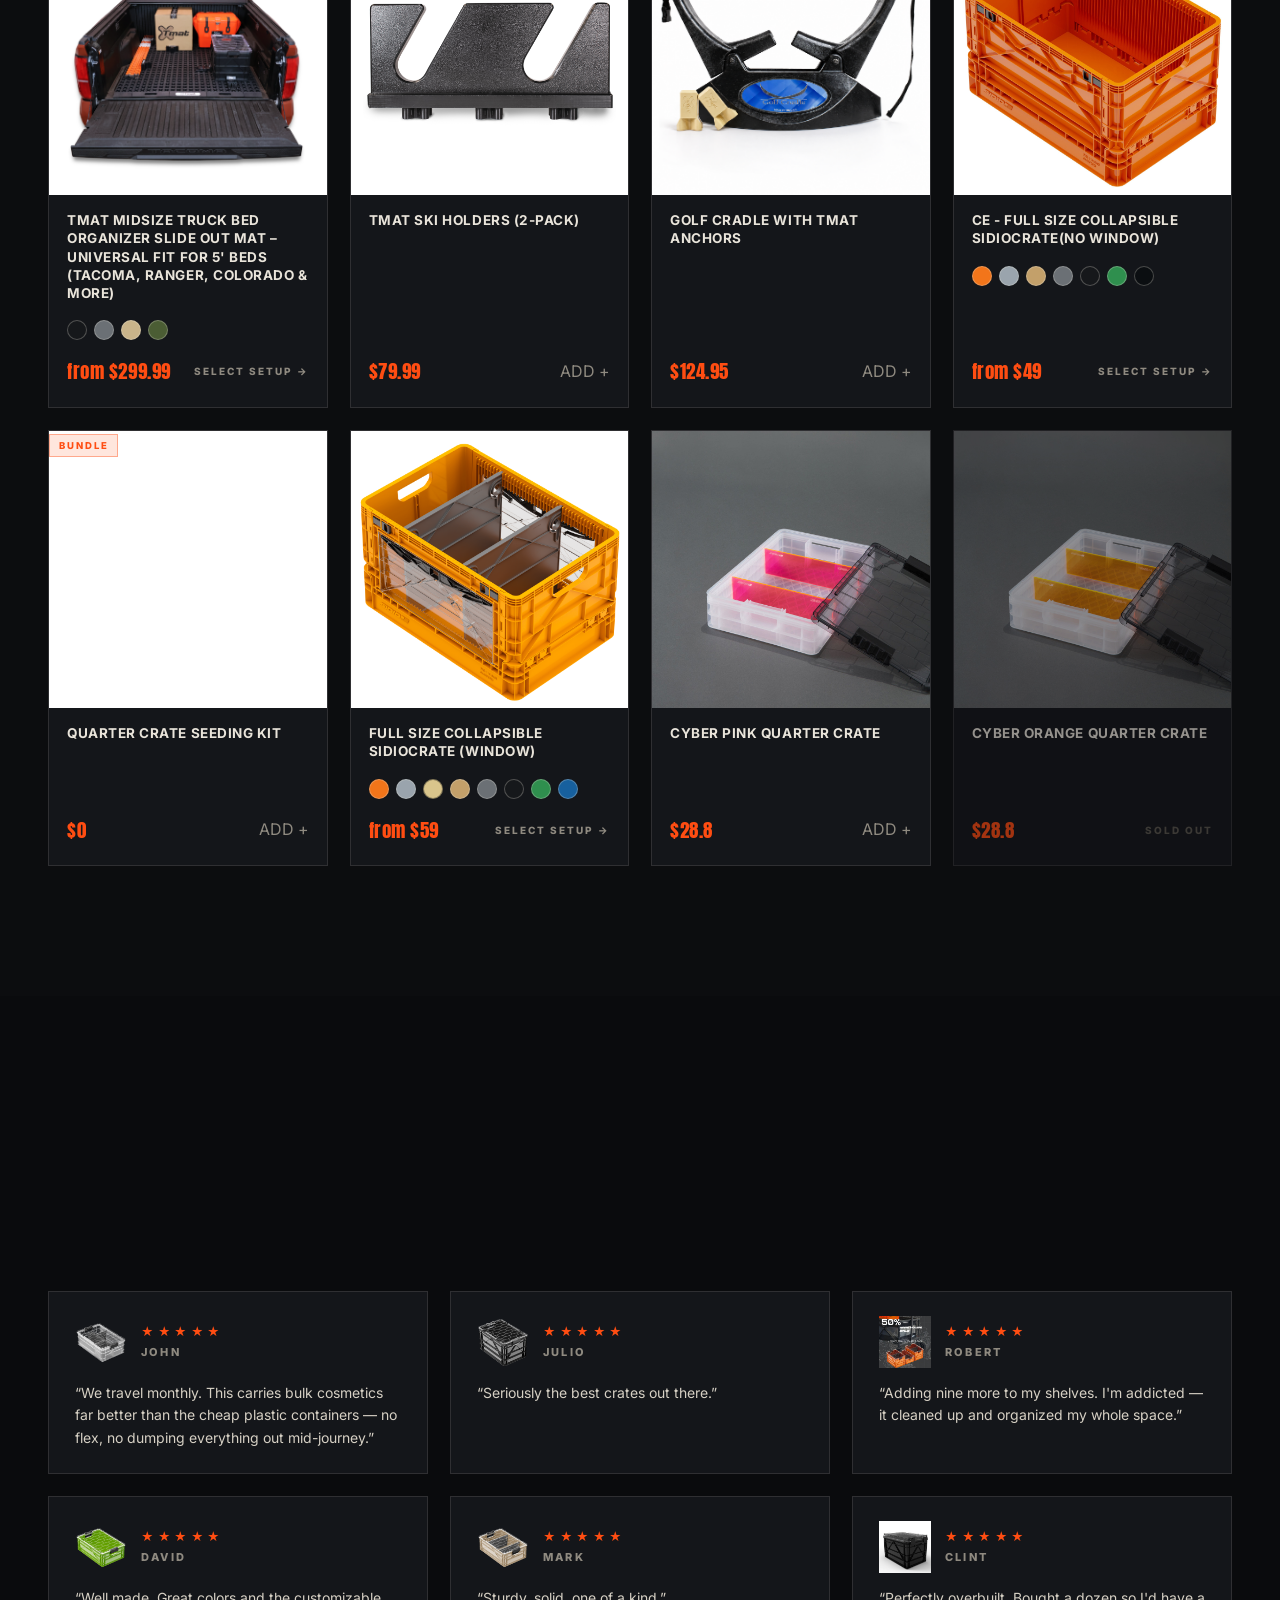
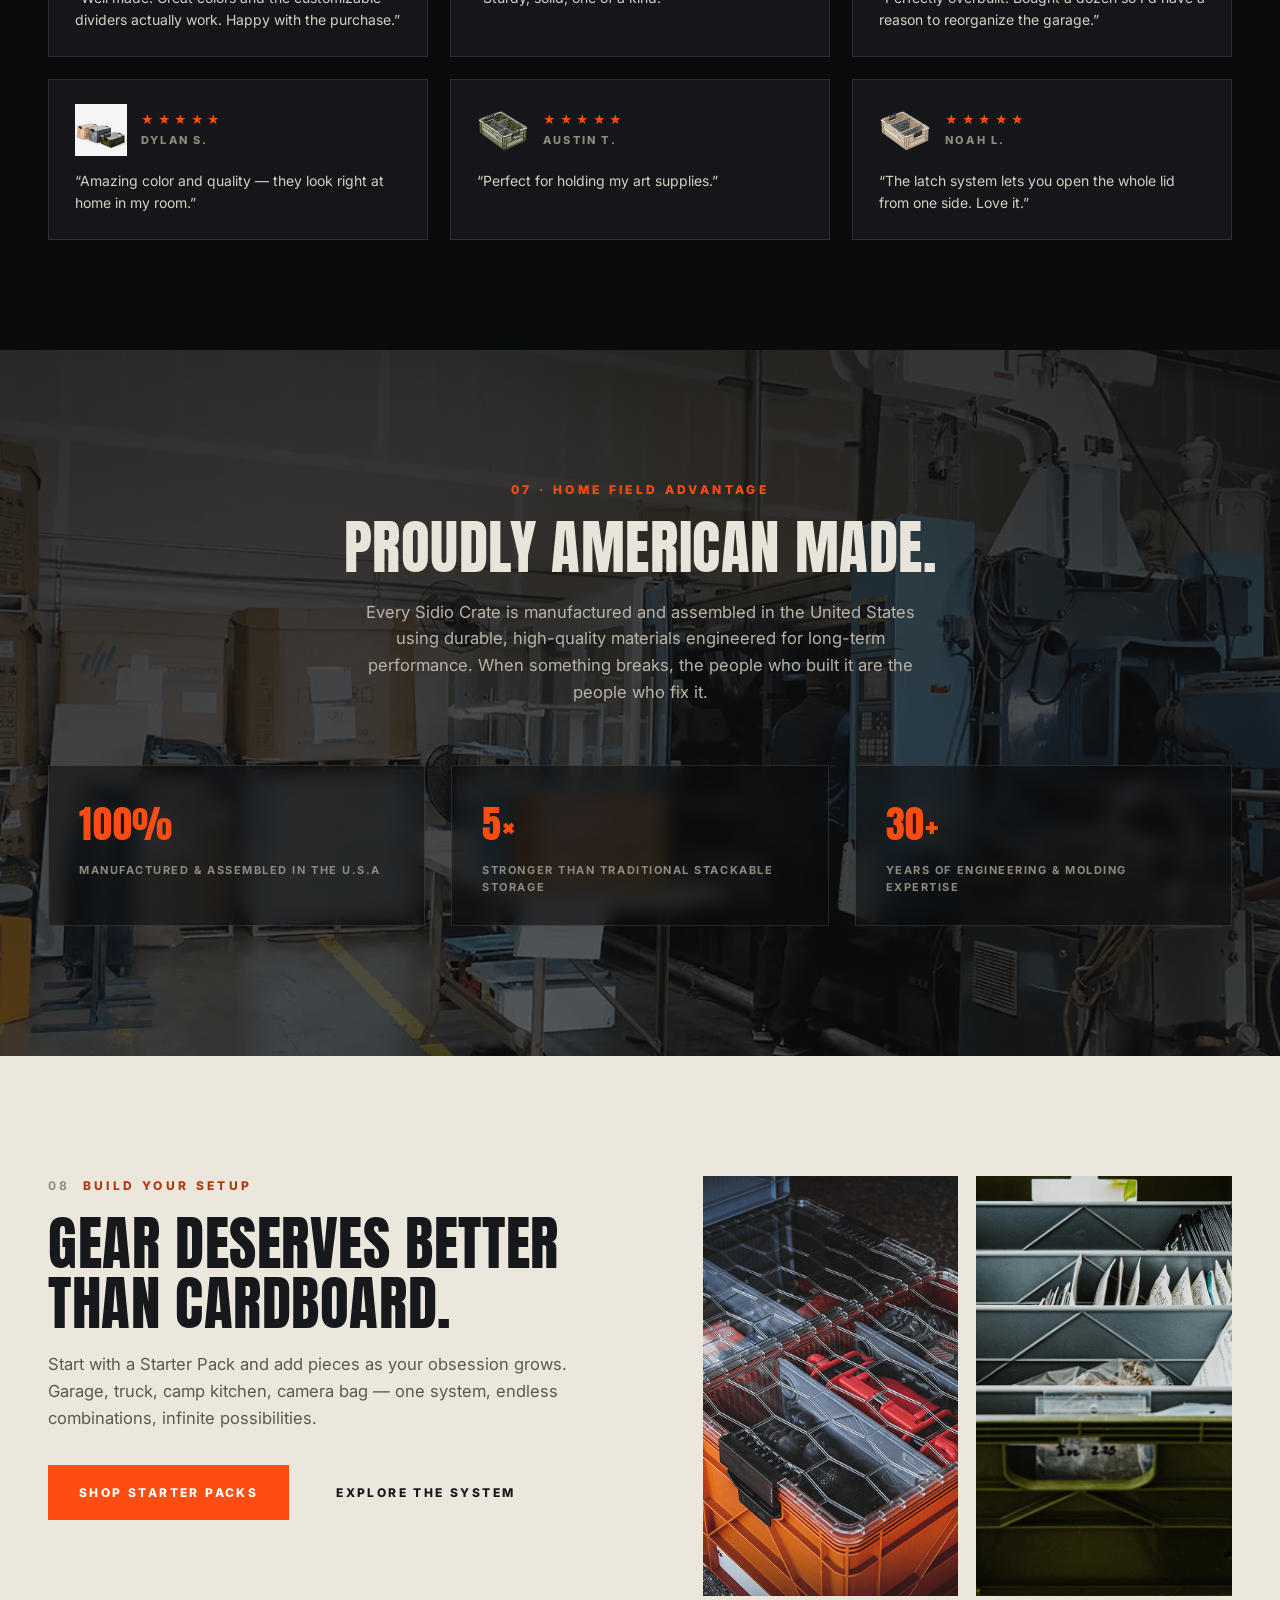
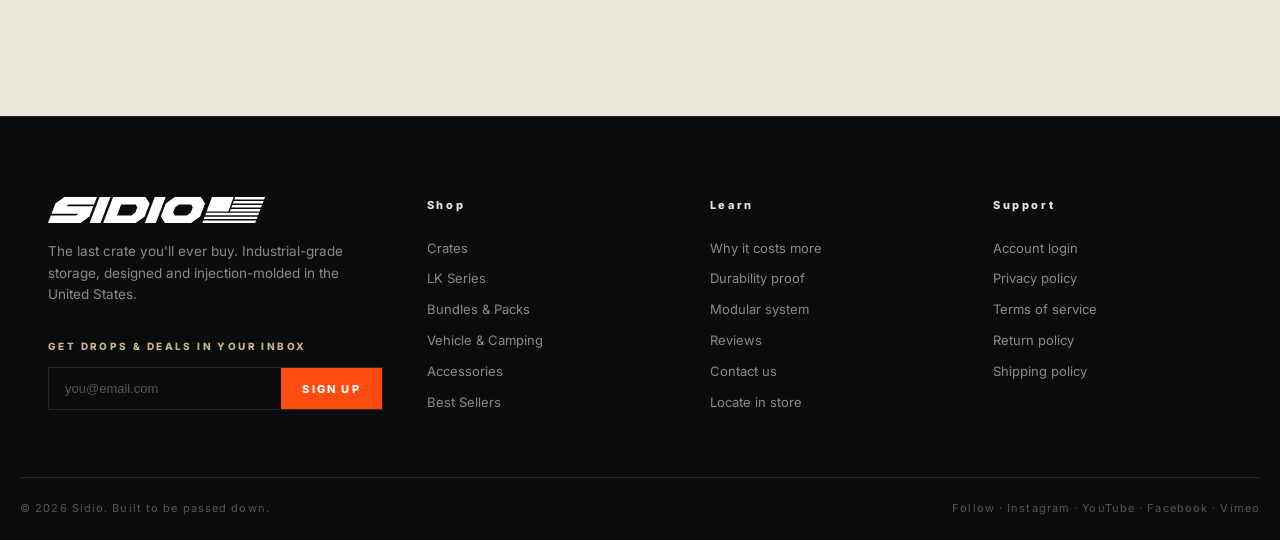
==== commit 7d6760e9: "Version static assets to avoid stale cache" ====
--- a/index.html
+++ b/index.html
@@ -9,7 +9,7 @@
 <link rel="preconnect" href="https://fonts.googleapis.com">
 <link rel="preconnect" href="https://fonts.gstatic.com" crossorigin>
 <link href="https://fonts.googleapis.com/css2?family=Anton&family=Inter:ital,opsz,wght@0,14..32,400..800;1,14..32,400..800&display=swap" rel="stylesheet">
-<link rel="stylesheet" href="assets/css/style.css">
+<link rel="stylesheet" href="assets/css/style.css?v=cache-20260919-2">
 </head>
 <body>
 <div class="progress" id="progress"></div>
@@ -325,8 +325,8 @@
   </div>
 </aside>
 
-<script src="assets/js/catalog.js"></script>
-<script src="assets/js/shop.js"></script>
-<script src="assets/js/main.js"></script>
+<script src="assets/js/catalog.js?v=cache-20260919-2"></script>
+<script src="assets/js/shop.js?v=cache-20260919-2"></script>
+<script src="assets/js/main.js?v=cache-20260919-2"></script>
 </body>
 </html>
